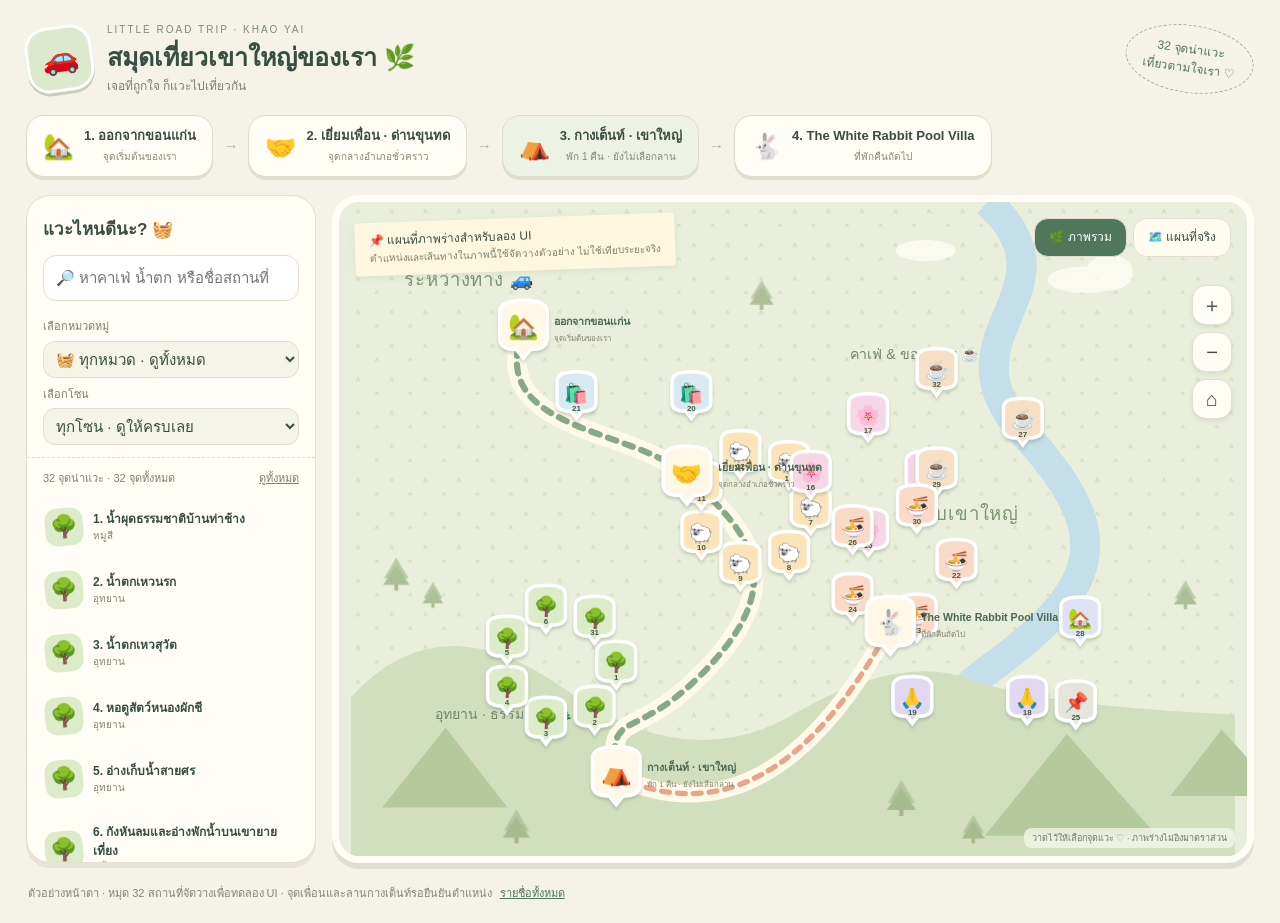
==== page-template.html @ 28255eb8 "Add initial styles for the application layout and components - Create a new CSS file with styles for" ====
<!doctype html>
<html lang="th"><head><meta charset="utf-8"><meta name="viewport" content="width=device-width,initial-scale=1"><title>สมุดเที่ยวเขาใหญ่ของเรา 🌿</title>
<link rel="stylesheet" href="styles.css"></head><body>
<header><div class="brand"><div class="logo" aria-hidden="true">🚗</div><div><div class="kicker">LITTLE ROAD TRIP · KHAO YAI</div><h1>สมุดเที่ยวเขาใหญ่ของเรา 🌿</h1><p>เจอที่ถูกใจ ก็แวะไปเที่ยวกัน</p></div></div><div class="stamp">32 จุดน่าแวะ<br>เที่ยวตามใจเรา ♡</div></header>
<nav class="trip" id="trip" aria-label="จุดหมายหลัก"></nav>
<main class="workspace"><aside class="sidebar"><div class="sidebarhead"><h2>แวะไหนดีนะ? 🧺</h2><input id="search" class="search" type="search" placeholder="🔎 หาคาเฟ่ น้ำตก หรือชื่อสถานที่" aria-label="ค้นหาสถานที่"><label class="filterlabel" for="category">เลือกหมวดหมู่</label><select id="category" aria-label="กรองหมวดหมู่"><option value="">🧺 ทุกหมวด · ดูทั้งหมด</option></select><label class="filterlabel" for="zone">เลือกโซน</label><select id="zone" aria-label="กรองโซน"><option value="">ทุกโซน · ดูให้ครบเลย</option></select></div><div class="result"><span id="count" aria-live="polite"></span><button id="reset">ดูทั้งหมด</button></div><div class="list" id="list"></div></aside>
<section class="mapboard" id="board" aria-label="แผนที่เที่ยว"><div class="maptoolbar"><div class="tape">📌 แผนที่ภาพร่างสำหรับลอง UI<small>ตำแหน่งและเส้นทางในภาพนี้ใช้จัดวางตัวอย่าง ไม่ใช้เทียบระยะจริง</small></div><div class="views"><button id="sketchTab" aria-pressed="true">🌿 ภาพรวม</button><button id="realTab" aria-pressed="false">🗺️ แผนที่จริง</button></div></div><svg id="art" class="mapart" viewBox="0 0 1000 740" aria-label="ภาพร่างแสดงจุดหมายและสถานที่ 32 แห่ง"><defs><pattern id="grass" width="38" height="38" patternUnits="userSpaceOnUse"><path d="m6 13 2-4 2 4m17 15 2-3 2 3" fill="none" stroke="#bccda2" stroke-width="1.5" opacity=".5"/></pattern><symbol id="tree" viewBox="0 0 30 40"><path d="M15 37V20" stroke="#9b9d77" stroke-width="4"/><path d="m15 2 13 22H2Z" fill="#a5bc91"/><path d="m15 10 14 21H1Z" fill="#93ac7c"/></symbol></defs><rect width="1000" height="740" fill="#e9efdb"/><rect width="1000" height="740" fill="url(#grass)"/><path d="M720 0C830 100 660 150 760 260S860 430 720 530 850 680 1000 640" stroke="#c4deea" stroke-width="34" fill="none"/><path d="M0 560Q100 450 240 550T500 580 700 540 1000 580V740H0Z" fill="#d1dfbf"/><path d="m35 685 72-90 70 90m540 32 93-115 102 115m15-45 58-75 68 75" fill="#b5c99e"/><g opacity=".7"><use href="#tree" x="35" y="400" width="32" height="43"/><use href="#tree" x="80" y="425" width="25" height="40"/><use href="#tree" x="170" y="685" width="34" height="44"/><use href="#tree" x="605" y="650" width="35" height="50"/><use href="#tree" x="690" y="690" width="28" height="40"/><use href="#tree" x="930" y="425" width="28" height="40"/><use href="#tree" x="450" y="85" width="29" height="41"/></g><g fill="#fffdf4" opacity=".8"><ellipse cx="830" cy="88" rx="42" ry="15"/><ellipse cx="858" cy="80" rx="27" ry="20"/><ellipse cx="650" cy="55" rx="34" ry="12"/></g><path d="M195 145C150 260 320 255 380 310S500 420 410 520 290 565 300 650" fill="none" stroke="#fff9e9" stroke-width="22" stroke-linecap="round"/><path d="M195 145C150 260 320 255 380 310S500 420 410 520 290 565 300 650" fill="none" stroke="#87a985" stroke-width="7" stroke-dasharray="10 10" stroke-linecap="round"/><path d="M300 650Q475 730 610 480" fill="none" stroke="#fff9e9" stroke-width="20"/><path d="M300 650Q475 730 610 480" fill="none" stroke="#e9a58b" stroke-width="6" stroke-dasharray="9 9" stroke-linecap="round"/><text x="60" y="95" class="biglabel">ระหว่างทาง 🚙</text><text x="635" y="360" class="biglabel">รอบเขาใหญ่</text><text x="95" y="585" class="maplabel">อุทยาน · ธรรมชาติ 🌲</text><text x="565" y="178" class="maplabel">คาเฟ่ &amp; ของอร่อย ☕</text><g id="pins"></g><g id="mainpins"></g></svg>
<div class="controls"><button id="zoomIn" aria-label="ซูมเข้า">＋</button><button id="zoomOut" aria-label="ซูมออก">−</button><button id="fit" aria-label="ดูภาพรวม">⌂</button></div><div id="realmap" class="realmap" hidden></div><section id="selected" class="selected" hidden aria-live="polite"></section><div class="mapfoot">วาดไว้ให้เลือกจุดแวะ ♡ · ภาพร่างไม่อิงมาตราส่วน</div></section></main>
<footer class="help">ตัวอย่างหน้าตา · หมุด 32 สถานที่จัดวางเพื่อทดลอง UI · จุดเพื่อนและลานกางเต็นท์รอยืนยันตำแหน่ง<a href="README.md">รายชื่อทั้งหมด</a></footer>
<dialog id="dialog"><div class="dialoghead"><span>บันทึกของจุดนี้ 📖</span><button id="close">ปิด ✕</button></div><div class="detail" id="detail"></div></dialog>
<script src="places-data.js" defer></script>
<script src="app.js" defer></script></body></html>
---- styles.css ----
:root{--ink:#384d43;--sage:#51775a;--cream:#fffaf0;--line:#e4decf;--peach:#efaa8e}
*{box-sizing:border-box}
body{margin:0;color:var(--ink);font:15px/1.6 Tahoma,"Leelawadee UI",sans-serif;background:#f5f2e7;background-image:radial-gradient(#dfdac8 .6px,transparent .6px);background-size:10px 10px}
button,input,select{font:inherit;color:inherit}
button,a{touch-action:manipulation}
button{cursor:pointer}
a{color:var(--sage)}
button:focus-visible,a:focus-visible,input:focus-visible,select:focus-visible,[role=button]:focus-visible{outline:3px solid #c98261;outline-offset:3px}
button{border:1px solid var(--line);background:var(--cream);border-radius:14px;padding:9px 14px}
button:hover{background:#edf0df}
button:active{transform:scale(.96)}
header{max-width:1600px;margin:auto;padding:22px 26px 13px;display:flex;align-items:center;justify-content:space-between;gap:12px}
.brand{display:flex;align-items:center;gap:14px}
.logo{font-size:30px;background:#dde9cd;border:3px solid white;border-radius:22px;transform:rotate(-8deg);padding:6px 12px;box-shadow:0 3px 0 #cbcdb9}
.kicker{font-size:10px;letter-spacing:2px;color:#7e8d75}
h1{font-size:25px;margin:0;line-height:1.55}
header p{margin:0;color:#788170;font-size:12px}
.stamp{border:1px dashed #a4b098;border-radius:50%;padding:14px 17px;text-align:center;color:var(--sage);font-size:12px;transform:rotate(8deg)}
.trip{display:flex;gap:10px;align-items:center;max-width:1600px;margin:0 auto;padding:6px 26px 18px;overflow:auto}
.stop{white-space:nowrap;display:flex;align-items:center;gap:10px;border:1px solid #dddcc8;background:#fffdf5;border-radius:18px;padding:10px 16px;box-shadow:0 3px 0 #e4dfcd;font-size:12px}
.stop strong{display:block;font-size:13px}
.stop .icon{font-size:25px}
.stop small{color:#888875}
.arrow{color:#a8b491}
.trip .stop:nth-of-type(3){background:#edf3e4}
.workspace{max-width:1600px;margin:0 auto;padding:0 26px 22px;display:grid;grid-template-columns:290px minmax(0,1fr);gap:16px;height:calc(100vh - 210px);min-height:640px}
.sidebar{background:#fffdf6;border:1px solid var(--line);border-radius:24px;display:flex;flex-direction:column;overflow:hidden;box-shadow:0 5px 0 #e9e4d6}
.sidebarhead{padding:20px 16px 12px;border-bottom:1px dashed var(--line)}
.sidebarhead h2{font-size:17px;margin:0 0 12px}
.search{width:100%;border:1px solid var(--line);border-radius:13px;padding:10px 12px;background:white;margin-bottom:9px}
select{width:100%;padding:8px;border:1px solid var(--line);border-radius:12px;background:#f5f4e9}
.result{font-size:11px;color:#7b8274;display:flex;justify-content:space-between;padding:0 16px 9px;gap:8px}
.result button{padding:0;border:0;background:none;font-size:11px;text-decoration:underline}
.list{overflow:auto;padding:0 9px 12px}
.place{width:100%;text-align:left;display:flex;align-items:center;gap:10px;border:0;border-radius:14px;padding:11px 9px;margin-bottom:3px;background:transparent}
.place[aria-pressed=true]{background:#ebf0dd}
.place .sticker{background:var(--tint);width:38px;height:38px;border-radius:12px;display:grid;place-items:center;font-size:22px;flex-shrink:0;transform:rotate(-5deg)}
.place strong{font-size:12px;display:block;line-height:1.55}
.place small{font-size:10px;color:#828673;display:block}
.mapboard{position:relative;border:7px solid #fffdf6;border-radius:27px;background:#e8eedb;overflow:hidden;box-shadow:0 6px 0 #dfdfcf}
.maptoolbar{position:absolute;top:16px;left:16px;right:16px;display:flex;justify-content:space-between;align-items:flex-start;gap:10px;z-index:3;pointer-events:none}
.maptoolbar>*{pointer-events:auto}
.tape{background:#fff8dfed;padding:9px 14px;box-shadow:0 2px 6px #5c76521c;transform:rotate(-2deg);font-size:12px;max-width:340px;border-radius:3px}
.tape small{display:block;font-size:10px;color:#7b806b}
.views{display:flex;gap:6px}
.views button{background:#fffcf1eF;font-size:12px}
.views button[aria-pressed=true]{background:#51775a;color:white}
.mapart{width:100%;height:100%;display:block;touch-action:pan-y}
.controls{position:absolute;right:15px;top:83px;display:flex;flex-direction:column;gap:7px;z-index:3}
.controls button{width:40px;height:40px;padding:0;background:#fffdf5;font-size:20px;box-shadow:0 2px 4px #4e664922}
.maplabel{font-size:16px;fill:#74866b;font-family:Tahoma,sans-serif}
.biglabel{font-size:21px;fill:#7d9672;letter-spacing:1px}
.pin{cursor:pointer;outline:none}
.pin .bubble{stroke:#fff;stroke-width:4;filter:drop-shadow(0 3px 2px #5c765244)}
.pin text{pointer-events:none}
.pin:hover .bubble,.pin:focus .bubble{stroke:#ddb66d;stroke-width:6}
.pin[aria-pressed=true] .bubble{stroke:#d78c68;stroke-width:6}
.pin .glyph{font-size:22px;text-anchor:middle;dominant-baseline:central}
.pin .num{font-size:9px;text-anchor:middle;fill:#455a43;font-weight:bold}
.major .glyph{font-size:28px}
.major .label{font-size:12px;font-weight:bold;fill:#4a6752}
.major .sub{font-size:9px;fill:#85826e}
.selected{position:absolute;bottom:30px;left:23px;width:min(380px,calc(100% - 80px));z-index:4;background:#fffdf4;border:1px solid #e4decf;border-radius:22px;padding:20px;box-shadow:0 10px 35px #4b694329;animation:pop .3s ease-out}
.selected:before{content:'';position:absolute;top:-9px;left:35%;width:90px;height:23px;background:#ecd9bd9c;transform:rotate(-4deg)}
.selected h2{font-size:18px;line-height:1.5;margin:8px 0}
.selected p{font-size:12px;color:#78816d;margin:8px 0}
.badge{font-size:10px;color:#6a8760}
.closepanel{position:absolute;top:10px;right:10px;border:0;background:transparent;padding:3px 9px}
.actions{display:flex;gap:7px;flex-wrap:wrap;margin-top:13px}
.btn{display:inline-block;border:1px solid var(--line);border-radius:12px;padding:8px 11px;background:#fdfaf0;color:#52734f;font-size:12px;text-decoration:none}
.btn.primary{background:#597e58;color:white;border-color:#597e58}
.mapfoot{position:absolute;bottom:8px;right:12px;font-size:9px;color:#6a7b61;background:#f7f9ecbd;border-radius:8px;padding:3px 8px}
.realmap{position:absolute;inset:0;background:#eaf0dd;z-index:1}
.realmap iframe{width:100%;height:100%;border:0}
.realmap .hint{position:absolute;top:74px;left:20px;background:#fffdf5;padding:8px 12px;border-radius:12px;font-size:11px;max-width:300px}
.mapboard.real .selected{left:auto;right:23px}
.mapboard.real .controls{display:none}
.help{max-width:1600px;margin:0 auto;padding:0 28px 20px;color:#7f8675;font-size:11px}
.help a{margin-left:8px}
dialog{padding:0;width:min(740px,calc(100% - 24px));max-height:85vh;border:1px solid var(--line);border-radius:23px;background:var(--cream);color:var(--ink)}
dialog::backdrop{background:#2e483eb3}
.dialoghead{position:sticky;top:0;background:var(--cream);padding:12px 20px;display:flex;justify-content:space-between;align-items:center;border-bottom:1px dashed var(--line)}
.detail{padding:12px 24px 25px;overflow-wrap:anywhere}
.detail h2{font-size:23px}
.detail h3{font-size:16px}
.detail p,.detail li{font-size:13px}
.detail ul{padding-left:20px}
[hidden]{display:none!important}
@keyframes pop{from{opacity:0;transform:translateY(12px) scale(.97)}
to{opacity:1;transform:none}
}
@keyframes wiggle{0%{transform:rotate(-8deg)}
50%{transform:rotate(3deg)}
100%{transform:rotate(-8deg)}
}
.logo{animation:wiggle 1s ease-in-out 1}
@media(prefers-reduced-motion:reduce){*,*:before,*:after{animation:none!important;transition:none!important;scroll-behavior:auto!important}
}
@media(max-width:850px){header{padding:16px}
.stamp{display:none}
h1{font-size:21px}
.trip{padding:4px 16px 15px}
.stop{padding:8px 12px}
.workspace{padding:0 12px 12px;grid-template-columns:220px minmax(0,1fr);gap:10px;min-height:650px}
.tape{max-width:210px}
.maptoolbar{flex-wrap:wrap}
.selected{left:12px;bottom:30px;width:calc(100% - 24px);padding:15px}
.mapboard.real .selected{right:12px}
}
@media(max-width:620px){.workspace{display:flex;flex-direction:column;height:auto;min-height:0}
.mapboard{height:70vh;min-height:560px;order:-1}
.sidebar{height:370px}
.sidebarhead{padding:12px 14px}
.sidebarhead h2{margin-bottom:8px}
.search{margin-bottom:6px}
.list{flex:1;min-height:0}
.maptoolbar{top:10px;left:10px;right:10px}
.tape{max-width:230px}
.controls{top:114px;right:10px}
.mapart{min-width:100%}
.help{padding:0 16px 18px}
.brand{gap:9px}
.logo{padding:5px 8px;font-size:25px}
.mapfoot{font-size:8px}
}

/* รายชื่อเลื่อนได้โดยไม่มีแถบเลื่อนซ้อน */


.list{min-height:0;flex:1;overflow-x:hidden;overflow-y:auto;scrollbar-width:none;-ms-overflow-style:none;overscroll-behavior:contain}

.list::-webkit-scrollbar{display:none}

.sidebarhead,.result{flex-shrink:0}

@media(max-width:620px){.sidebar{height:430px}
}

.filterlabel{display:block;margin:8px 0 5px;font-size:11px;color:#78816d}

.result{padding-top:12px}
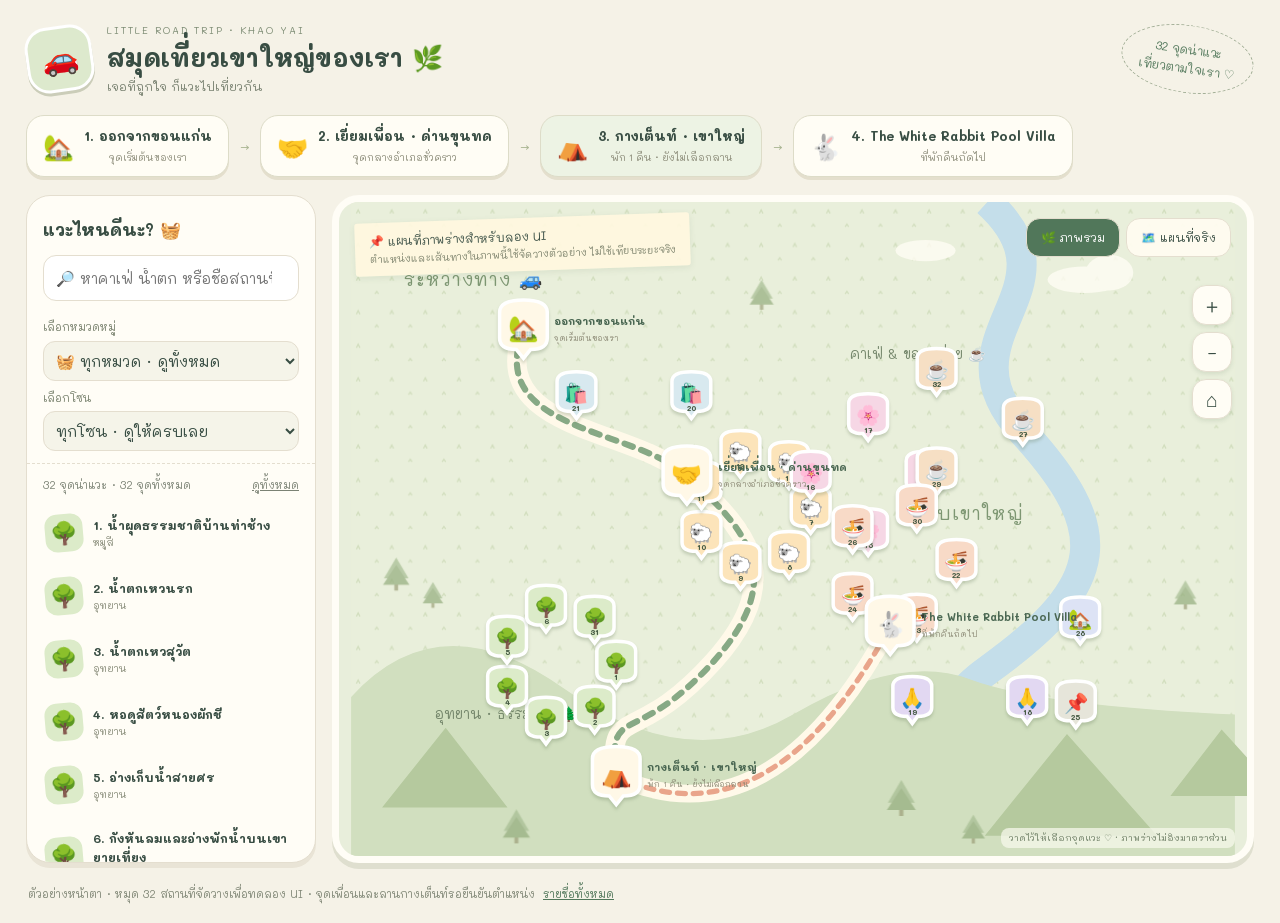
==== commit 88c9018f: "Refactor Khao Yai travel site: remove old HTML template, update places data with map coordinates and" ====
--- a/page-template.html
+++ b/page-template.html
@@ -1,9 +1,12 @@
 <!doctype html>
-<html lang="th"><head><meta charset="utf-8"><meta name="viewport" content="width=device-width,initial-scale=1"><title>สมุดเที่ยวเขาใหญ่ของเรา 🌿</title>
+<html lang="th"><head><meta charset="utf-8"><meta name="viewport" content="width=device-width,initial-scale=1,viewport-fit=cover"><title>สมุดเที่ยวเขาใหญ่ของเรา 🌿</title>
+<link rel="preconnect" href="https://fonts.googleapis.com">
+<link rel="preconnect" href="https://fonts.gstatic.com" crossorigin>
+<link rel="stylesheet" href="https://fonts.googleapis.com/css2?family=Mali:wght@400;500;600;700&display=swap">
 <link rel="stylesheet" href="styles.css"></head><body>
 <header><div class="brand"><div class="logo" aria-hidden="true">🚗</div><div><div class="kicker">LITTLE ROAD TRIP · KHAO YAI</div><h1>สมุดเที่ยวเขาใหญ่ของเรา 🌿</h1><p>เจอที่ถูกใจ ก็แวะไปเที่ยวกัน</p></div></div><div class="stamp">32 จุดน่าแวะ<br>เที่ยวตามใจเรา ♡</div></header>
 <nav class="trip" id="trip" aria-label="จุดหมายหลัก"></nav>
-<main class="workspace"><aside class="sidebar"><div class="sidebarhead"><h2>แวะไหนดีนะ? 🧺</h2><input id="search" class="search" type="search" placeholder="🔎 หาคาเฟ่ น้ำตก หรือชื่อสถานที่" aria-label="ค้นหาสถานที่"><label class="filterlabel" for="category">เลือกหมวดหมู่</label><select id="category" aria-label="กรองหมวดหมู่"><option value="">🧺 ทุกหมวด · ดูทั้งหมด</option></select><label class="filterlabel" for="zone">เลือกโซน</label><select id="zone" aria-label="กรองโซน"><option value="">ทุกโซน · ดูให้ครบเลย</option></select></div><div class="result"><span id="count" aria-live="polite"></span><button id="reset">ดูทั้งหมด</button></div><div class="list" id="list"></div></aside>
+<main class="workspace"><aside class="sidebar"><div class="sidebarhead"><h2>แวะไหนดีนะ? 🧺</h2><input id="search" class="search" type="search" placeholder="🔎 หาคาเฟ่ น้ำตก หรือชื่อสถานที่" aria-label="ค้นหาสถานที่"><div class="filtergrid"><div class="filterfield"><label class="filterlabel" for="category">เลือกหมวดหมู่</label><select id="category" aria-label="กรองหมวดหมู่"><option value="">🧺 ทุกหมวด · ดูทั้งหมด</option></select></div><div class="filterfield"><label class="filterlabel" for="zone">เลือกโซน</label><select id="zone" aria-label="กรองโซน"><option value="">ทุกโซน · ดูให้ครบเลย</option></select></div></div></div><div class="result"><span id="count" aria-live="polite"></span><button id="reset">ดูทั้งหมด</button></div><div class="list" id="list"></div></aside>
 <section class="mapboard" id="board" aria-label="แผนที่เที่ยว"><div class="maptoolbar"><div class="tape">📌 แผนที่ภาพร่างสำหรับลอง UI<small>ตำแหน่งและเส้นทางในภาพนี้ใช้จัดวางตัวอย่าง ไม่ใช้เทียบระยะจริง</small></div><div class="views"><button id="sketchTab" aria-pressed="true">🌿 ภาพรวม</button><button id="realTab" aria-pressed="false">🗺️ แผนที่จริง</button></div></div><svg id="art" class="mapart" viewBox="0 0 1000 740" aria-label="ภาพร่างแสดงจุดหมายและสถานที่ 32 แห่ง"><defs><pattern id="grass" width="38" height="38" patternUnits="userSpaceOnUse"><path d="m6 13 2-4 2 4m17 15 2-3 2 3" fill="none" stroke="#bccda2" stroke-width="1.5" opacity=".5"/></pattern><symbol id="tree" viewBox="0 0 30 40"><path d="M15 37V20" stroke="#9b9d77" stroke-width="4"/><path d="m15 2 13 22H2Z" fill="#a5bc91"/><path d="m15 10 14 21H1Z" fill="#93ac7c"/></symbol></defs><rect width="1000" height="740" fill="#e9efdb"/><rect width="1000" height="740" fill="url(#grass)"/><path d="M720 0C830 100 660 150 760 260S860 430 720 530 850 680 1000 640" stroke="#c4deea" stroke-width="34" fill="none"/><path d="M0 560Q100 450 240 550T500 580 700 540 1000 580V740H0Z" fill="#d1dfbf"/><path d="m35 685 72-90 70 90m540 32 93-115 102 115m15-45 58-75 68 75" fill="#b5c99e"/><g opacity=".7"><use href="#tree" x="35" y="400" width="32" height="43"/><use href="#tree" x="80" y="425" width="25" height="40"/><use href="#tree" x="170" y="685" width="34" height="44"/><use href="#tree" x="605" y="650" width="35" height="50"/><use href="#tree" x="690" y="690" width="28" height="40"/><use href="#tree" x="930" y="425" width="28" height="40"/><use href="#tree" x="450" y="85" width="29" height="41"/></g><g fill="#fffdf4" opacity=".8"><ellipse cx="830" cy="88" rx="42" ry="15"/><ellipse cx="858" cy="80" rx="27" ry="20"/><ellipse cx="650" cy="55" rx="34" ry="12"/></g><path d="M195 145C150 260 320 255 380 310S500 420 410 520 290 565 300 650" fill="none" stroke="#fff9e9" stroke-width="22" stroke-linecap="round"/><path d="M195 145C150 260 320 255 380 310S500 420 410 520 290 565 300 650" fill="none" stroke="#87a985" stroke-width="7" stroke-dasharray="10 10" stroke-linecap="round"/><path d="M300 650Q475 730 610 480" fill="none" stroke="#fff9e9" stroke-width="20"/><path d="M300 650Q475 730 610 480" fill="none" stroke="#e9a58b" stroke-width="6" stroke-dasharray="9 9" stroke-linecap="round"/><text x="60" y="95" class="biglabel">ระหว่างทาง 🚙</text><text x="635" y="360" class="biglabel">รอบเขาใหญ่</text><text x="95" y="585" class="maplabel">อุทยาน · ธรรมชาติ 🌲</text><text x="565" y="178" class="maplabel">คาเฟ่ &amp; ของอร่อย ☕</text><g id="pins"></g><g id="mainpins"></g></svg>
 <div class="controls"><button id="zoomIn" aria-label="ซูมเข้า">＋</button><button id="zoomOut" aria-label="ซูมออก">−</button><button id="fit" aria-label="ดูภาพรวม">⌂</button></div><div id="realmap" class="realmap" hidden></div><section id="selected" class="selected" hidden aria-live="polite"></section><div class="mapfoot">วาดไว้ให้เลือกจุดแวะ ♡ · ภาพร่างไม่อิงมาตราส่วน</div></section></main>
 <footer class="help">ตัวอย่างหน้าตา · หมุด 32 สถานที่จัดวางเพื่อทดลอง UI · จุดเพื่อนและลานกางเต็นท์รอยืนยันตำแหน่ง<a href="README.md">รายชื่อทั้งหมด</a></footer>
--- a/styles.css
+++ b/styles.css
@@ -1,6 +1,6 @@
 :root{--ink:#384d43;--sage:#51775a;--cream:#fffaf0;--line:#e4decf;--peach:#efaa8e}
 *{box-sizing:border-box}
-body{margin:0;color:var(--ink);font:15px/1.6 Tahoma,"Leelawadee UI",sans-serif;background:#f5f2e7;background-image:radial-gradient(#dfdac8 .6px,transparent .6px);background-size:10px 10px}
+body{margin:0;color:var(--ink);font:15px/1.6 "Mali",Tahoma,"Leelawadee UI",sans-serif;background:#f5f2e7;background-image:radial-gradient(#dfdac8 .6px,transparent .6px);background-size:10px 10px}
 button,input,select{font:inherit;color:inherit}
 button,a{touch-action:manipulation}
 button{cursor:pointer}
@@ -42,13 +42,13 @@
 .maptoolbar>*{pointer-events:auto}
 .tape{background:#fff8dfed;padding:9px 14px;box-shadow:0 2px 6px #5c76521c;transform:rotate(-2deg);font-size:12px;max-width:340px;border-radius:3px}
 .tape small{display:block;font-size:10px;color:#7b806b}
-.views{display:flex;gap:6px}
-.views button{background:#fffcf1eF;font-size:12px}
-.views button[aria-pressed=true]{background:#51775a;color:white}
+
+
+
 .mapart{width:100%;height:100%;display:block;touch-action:pan-y}
 .controls{position:absolute;right:15px;top:83px;display:flex;flex-direction:column;gap:7px;z-index:3}
 .controls button{width:40px;height:40px;padding:0;background:#fffdf5;font-size:20px;box-shadow:0 2px 4px #4e664922}
-.maplabel{font-size:16px;fill:#74866b;font-family:Tahoma,sans-serif}
+.maplabel{font-size:16px;fill:#74866b;font-family:"Mali",Tahoma,sans-serif}
 .biglabel{font-size:21px;fill:#7d9672;letter-spacing:1px}
 .pin{cursor:pointer;outline:none}
 .pin .bubble{stroke:#fff;stroke-width:4;filter:drop-shadow(0 3px 2px #5c765244)}
@@ -70,11 +70,11 @@
 .btn{display:inline-block;border:1px solid var(--line);border-radius:12px;padding:8px 11px;background:#fdfaf0;color:#52734f;font-size:12px;text-decoration:none}
 .btn.primary{background:#597e58;color:white;border-color:#597e58}
 .mapfoot{position:absolute;bottom:8px;right:12px;font-size:9px;color:#6a7b61;background:#f7f9ecbd;border-radius:8px;padding:3px 8px}
-.realmap{position:absolute;inset:0;background:#eaf0dd;z-index:1}
-.realmap iframe{width:100%;height:100%;border:0}
-.realmap .hint{position:absolute;top:74px;left:20px;background:#fffdf5;padding:8px 12px;border-radius:12px;font-size:11px;max-width:300px}
-.mapboard.real .selected{left:auto;right:23px}
-.mapboard.real .controls{display:none}
+
+
+
+
+
 .help{max-width:1600px;margin:0 auto;padding:0 28px 20px;color:#7f8675;font-size:11px}
 .help a{margin-left:8px}
 dialog{padding:0;width:min(740px,calc(100% - 24px));max-height:85vh;border:1px solid var(--line);border-radius:23px;background:var(--cream);color:var(--ink)}
@@ -105,24 +105,9 @@
 .tape{max-width:210px}
 .maptoolbar{flex-wrap:wrap}
 .selected{left:12px;bottom:30px;width:calc(100% - 24px);padding:15px}
-.mapboard.real .selected{right:12px}
-}
-@media(max-width:620px){.workspace{display:flex;flex-direction:column;height:auto;min-height:0}
-.mapboard{height:70vh;min-height:560px;order:-1}
-.sidebar{height:370px}
-.sidebarhead{padding:12px 14px}
-.sidebarhead h2{margin-bottom:8px}
-.search{margin-bottom:6px}
-.list{flex:1;min-height:0}
-.maptoolbar{top:10px;left:10px;right:10px}
-.tape{max-width:230px}
-.controls{top:114px;right:10px}
-.mapart{min-width:100%}
-.help{padding:0 16px 18px}
-.brand{gap:9px}
-.logo{padding:5px 8px;font-size:25px}
-.mapfoot{font-size:8px}
-}
+
+}
+
 
 /* รายชื่อเลื่อนได้โดยไม่มีแถบเลื่อนซ้อน */
 
@@ -133,11 +118,104 @@
 
 .sidebarhead,.result{flex-shrink:0}
 
-@media(max-width:620px){.sidebar{height:430px}
-}
+
 
 .filterlabel{display:block;margin:8px 0 5px;font-size:11px;color:#78816d}
 
 .result{padding-top:12px}
 
-
+/* มือถือ: แผนที่ก่อน ตัวกรองสองคอลัมน์ และรายละเอียดจากขอบล่าง */
+.filterfield{min-width:0}
+@media(max-width:620px){
+  body{font-size:14px}
+  header{padding:16px 16px 10px;padding-top:max(16px,env(safe-area-inset-top));gap:8px}
+  .brand{gap:10px;min-width:0}
+  .brand>div:last-child{min-width:0}
+  .logo{font-size:25px;padding:5px 9px;border-radius:18px;flex-shrink:0}
+  .kicker{font-size:8px;letter-spacing:1.2px}
+  h1{font-size:clamp(17px,4.8vw,22px);line-height:1.45;overflow-wrap:anywhere}
+  header p{font-size:11px;margin-top:3px}
+  .trip{display:grid;grid-template-columns:repeat(2,minmax(0,1fr));gap:8px;padding:4px 14px 14px;overflow:visible}
+  .arrow{display:none}
+  .stop{min-width:0;min-height:72px;padding:9px 10px;gap:8px;border-radius:16px;white-space:normal;box-shadow:0 2px 0 #e4dfcd;text-align:left}
+  .stop>span:last-child{min-width:0;flex:1}
+  .stop .icon{font-size:23px;flex-shrink:0}
+  .stop strong{font-size:11px;line-height:1.5;overflow-wrap:anywhere}
+  .stop small{font-size:9px;display:block;line-height:1.4;margin-top:3px}
+  .workspace{display:flex;flex-direction:column;height:auto;min-height:0;gap:16px;padding:0 12px 16px}
+  .mapboard{order:-1;display:flex;flex-direction:column;height:430px;height:clamp(350px,57svh,500px);min-height:0;border-width:4px;border-radius:23px;box-shadow:0 4px 0 #dfdfcf;min-width:0}
+  .maptoolbar{position:relative;inset:auto;flex-direction:column;flex-wrap:nowrap;align-items:stretch;padding:10px 10px 0;gap:9px;flex-shrink:0}
+  .tape{transform:none;max-width:none;font-size:11px;padding:8px 10px;border-radius:10px;box-shadow:none;background:#fff9e4e8}
+  .tape small{font-size:9px;line-height:1.5;margin-top:2px}
+  
+  
+  .mapart{flex:1;min-height:0;width:100%;height:auto;padding-bottom:20px}
+  .controls{top:auto;bottom:32px;right:10px;gap:6px}
+  .controls button{width:44px;height:44px;border-radius:14px;font-size:22px}
+  .mapfoot{bottom:7px;left:10px;right:auto;font-size:8px;max-width:calc(100% - 20px)}
+  
+  
+  .sidebar{height:auto;min-width:0;border-radius:22px;box-shadow:0 3px 0 #e9e4d6}
+  .sidebarhead{padding:16px 14px 14px}
+  .sidebarhead h2{font-size:17px;margin:0 0 12px}
+  .search{font-size:16px;min-height:48px;padding:11px 12px;margin:0}
+  .filtergrid{display:grid;grid-template-columns:repeat(2,minmax(0,1fr));gap:10px;margin-top:10px}
+  .filterlabel{font-size:11px;margin:0 0 5px}
+  select{font-size:16px;min-height:46px;padding:8px;width:100%;text-overflow:ellipsis}
+  .result{padding:10px 14px 8px;align-items:center;min-height:44px;font-size:11px}
+  .result button{min-height:44px;padding:7px 0 7px 12px;font-size:12px}
+  .list{flex:none;max-height:360px;max-height:48svh;padding:0 8px 12px}
+  .place{min-height:64px;padding:10px;gap:12px;margin:0;border-bottom:1px solid #eeebdf;border-radius:12px}
+  .place .sticker{width:42px;height:42px;border-radius:14px;font-size:24px}
+  .place>span:last-child{min-width:0;flex:1}
+  .place strong{font-size:13px;line-height:1.6;overflow-wrap:anywhere}
+  .place small{font-size:11px;margin-top:2px}
+  .selected,
+  .selected::-webkit-scrollbar{display:none}
+  .selected:before{top:8px;left:calc(50% - 20px);width:40px;height:4px;border-radius:6px;background:#d5d6c6;transform:none}
+  .selected h2{font-size:20px;margin:10px 28px 10px 0;overflow-wrap:anywhere}
+  .selected p{font-size:13px;line-height:1.75}
+  .badge{font-size:11px;padding-right:32px}
+  .closepanel{top:12px;right:10px;min-width:44px;min-height:44px;border-radius:50%;padding:8px}
+  .actions{display:grid;grid-template-columns:repeat(2,minmax(0,1fr));gap:8px;margin-top:16px}
+  .actions .btn{display:flex;align-items:center;justify-content:center;text-align:center;min-height:46px;font-size:13px;padding:10px 8px;border-radius:14px}
+  .actions .primary{grid-column:1/-1;font-size:15px;min-height:50px}
+  dialog{width:calc(100% - 16px);max-height:88vh;max-height:88svh;border-radius:22px}
+  .dialoghead{padding:12px 16px;font-size:13px}
+  .dialoghead button{min-height:44px;min-width:60px}
+  .detail{padding:12px 18px 24px}
+  .detail h2{font-size:21px}
+  .detail p,.detail li{font-size:14px;line-height:1.8}
+  .help{padding:0 16px max(22px,env(safe-area-inset-bottom));font-size:10px;line-height:1.8}
+}
+@media(max-width:360px){
+  .stop{padding:8px;gap:6px}
+  .stop .icon{font-size:20px}
+  .stop strong{font-size:10px}
+  .filtergrid{grid-template-columns:1fr}
+}
+@media(max-width:620px) and (orientation:landscape){
+  .mapboard{height:400px}
+  .selected,
+}
+
+
+
+
+/* สลับภาพร่างกับ Google Maps ที่ฝัง */
+.views{display:flex;gap:6px}
+.views button{background:#fffcf1ef;font-size:12px}
+.views button[aria-pressed=true]{background:#51775a;color:white}
+.realmap{position:absolute;inset:0;background:#eaf0dd;z-index:1}
+.realmap iframe{width:100%;height:100%;border:0}
+.realmap .hint{position:absolute;top:74px;left:20px;background:#fffdf5;padding:8px 12px;border-radius:12px;font-size:11px;max-width:300px}
+.mapboard.real .selected{left:auto;right:23px}
+.mapboard.real .controls{display:none}
+@media(max-width:850px){.mapboard.real .selected{right:12px}}
+@media(max-width:620px){
+.views{display:grid;grid-template-columns:1fr 1fr;gap:5px;background:#fffdf3db;border-radius:15px;padding:4px}
+.views button{border:0;border-radius:11px;min-height:42px;font-size:12px;padding:7px 8px;background:transparent}
+.realmap{top:135px}
+.realmap .hint{top:8px;left:8px;right:8px;max-width:none;font-size:9px;line-height:1.5;padding:6px 9px;background:#fffdf4e8}
+.mapboard.real .selected{left:8px;right:8px}
+}
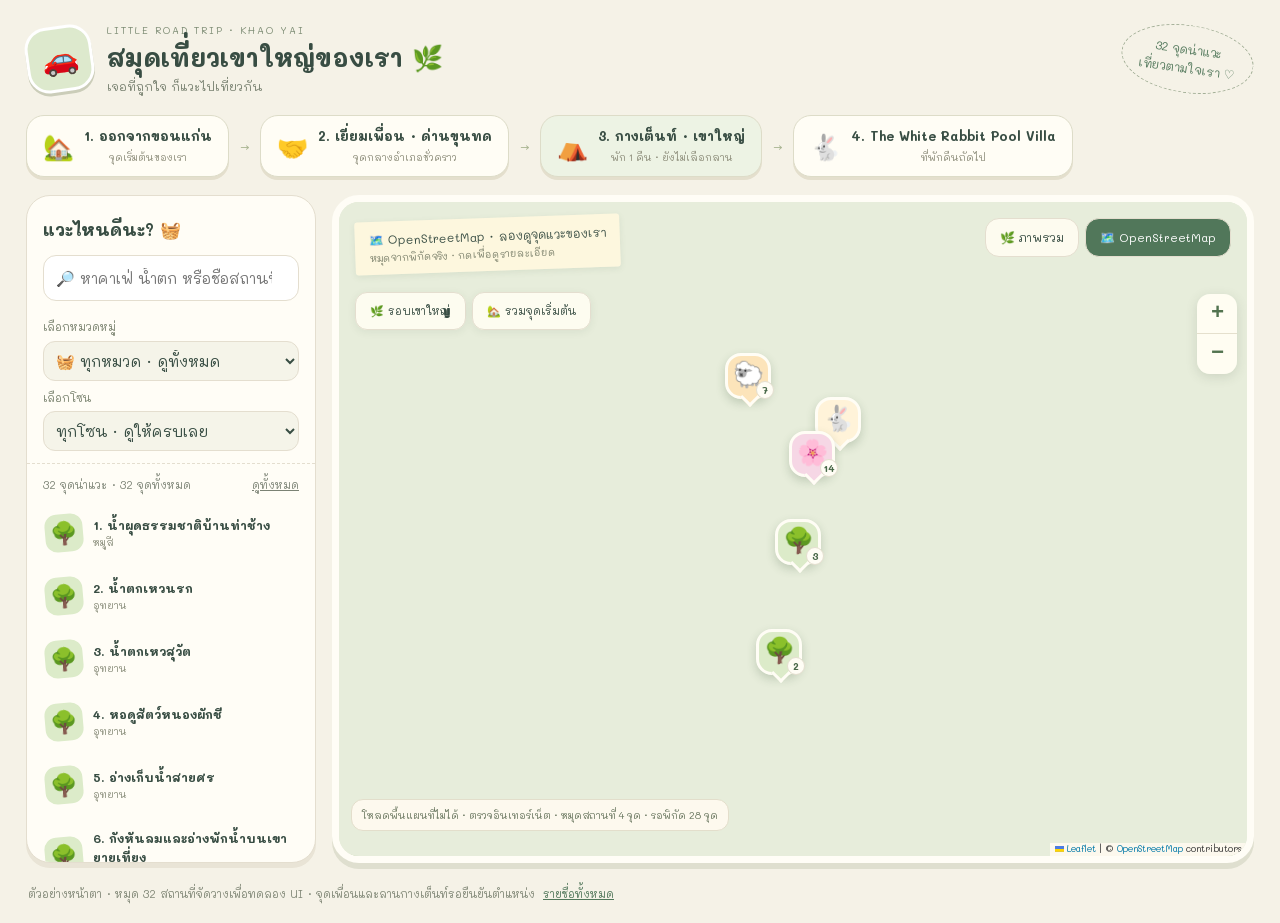
==== commit 67de165e: "Refactor code structure for improved readability and maintainability" ====
--- a/page-template.html
+++ b/page-template.html
@@ -1,15 +1,21 @@
 <!doctype html>
 <html lang="th"><head><meta charset="utf-8"><meta name="viewport" content="width=device-width,initial-scale=1,viewport-fit=cover"><title>สมุดเที่ยวเขาใหญ่ของเรา 🌿</title>
+<meta name="theme-color" content="#51775a">
+<link rel="icon" href="assets/icons/favicon.ico" sizes="16x16 32x32 48x48">
+<link rel="icon" href="assets/icons/favicon.svg" type="image/svg+xml" sizes="any">
+<link rel="apple-touch-icon" href="assets/icons/apple-touch-icon.png" sizes="180x180">
 <link rel="preconnect" href="https://fonts.googleapis.com">
 <link rel="preconnect" href="https://fonts.gstatic.com" crossorigin>
 <link rel="stylesheet" href="https://fonts.googleapis.com/css2?family=Mali:wght@400;500;600;700&display=swap">
+<link rel="stylesheet" href="assets/vendor/leaflet/leaflet.css">
 <link rel="stylesheet" href="styles.css"></head><body>
 <header><div class="brand"><div class="logo" aria-hidden="true">🚗</div><div><div class="kicker">LITTLE ROAD TRIP · KHAO YAI</div><h1>สมุดเที่ยวเขาใหญ่ของเรา 🌿</h1><p>เจอที่ถูกใจ ก็แวะไปเที่ยวกัน</p></div></div><div class="stamp">32 จุดน่าแวะ<br>เที่ยวตามใจเรา ♡</div></header>
 <nav class="trip" id="trip" aria-label="จุดหมายหลัก"></nav>
 <main class="workspace"><aside class="sidebar"><div class="sidebarhead"><h2>แวะไหนดีนะ? 🧺</h2><input id="search" class="search" type="search" placeholder="🔎 หาคาเฟ่ น้ำตก หรือชื่อสถานที่" aria-label="ค้นหาสถานที่"><div class="filtergrid"><div class="filterfield"><label class="filterlabel" for="category">เลือกหมวดหมู่</label><select id="category" aria-label="กรองหมวดหมู่"><option value="">🧺 ทุกหมวด · ดูทั้งหมด</option></select></div><div class="filterfield"><label class="filterlabel" for="zone">เลือกโซน</label><select id="zone" aria-label="กรองโซน"><option value="">ทุกโซน · ดูให้ครบเลย</option></select></div></div></div><div class="result"><span id="count" aria-live="polite"></span><button id="reset">ดูทั้งหมด</button></div><div class="list" id="list"></div></aside>
-<section class="mapboard" id="board" aria-label="แผนที่เที่ยว"><div class="maptoolbar"><div class="tape">📌 แผนที่ภาพร่างสำหรับลอง UI<small>ตำแหน่งและเส้นทางในภาพนี้ใช้จัดวางตัวอย่าง ไม่ใช้เทียบระยะจริง</small></div><div class="views"><button id="sketchTab" aria-pressed="true">🌿 ภาพรวม</button><button id="realTab" aria-pressed="false">🗺️ แผนที่จริง</button></div></div><svg id="art" class="mapart" viewBox="0 0 1000 740" aria-label="ภาพร่างแสดงจุดหมายและสถานที่ 32 แห่ง"><defs><pattern id="grass" width="38" height="38" patternUnits="userSpaceOnUse"><path d="m6 13 2-4 2 4m17 15 2-3 2 3" fill="none" stroke="#bccda2" stroke-width="1.5" opacity=".5"/></pattern><symbol id="tree" viewBox="0 0 30 40"><path d="M15 37V20" stroke="#9b9d77" stroke-width="4"/><path d="m15 2 13 22H2Z" fill="#a5bc91"/><path d="m15 10 14 21H1Z" fill="#93ac7c"/></symbol></defs><rect width="1000" height="740" fill="#e9efdb"/><rect width="1000" height="740" fill="url(#grass)"/><path d="M720 0C830 100 660 150 760 260S860 430 720 530 850 680 1000 640" stroke="#c4deea" stroke-width="34" fill="none"/><path d="M0 560Q100 450 240 550T500 580 700 540 1000 580V740H0Z" fill="#d1dfbf"/><path d="m35 685 72-90 70 90m540 32 93-115 102 115m15-45 58-75 68 75" fill="#b5c99e"/><g opacity=".7"><use href="#tree" x="35" y="400" width="32" height="43"/><use href="#tree" x="80" y="425" width="25" height="40"/><use href="#tree" x="170" y="685" width="34" height="44"/><use href="#tree" x="605" y="650" width="35" height="50"/><use href="#tree" x="690" y="690" width="28" height="40"/><use href="#tree" x="930" y="425" width="28" height="40"/><use href="#tree" x="450" y="85" width="29" height="41"/></g><g fill="#fffdf4" opacity=".8"><ellipse cx="830" cy="88" rx="42" ry="15"/><ellipse cx="858" cy="80" rx="27" ry="20"/><ellipse cx="650" cy="55" rx="34" ry="12"/></g><path d="M195 145C150 260 320 255 380 310S500 420 410 520 290 565 300 650" fill="none" stroke="#fff9e9" stroke-width="22" stroke-linecap="round"/><path d="M195 145C150 260 320 255 380 310S500 420 410 520 290 565 300 650" fill="none" stroke="#87a985" stroke-width="7" stroke-dasharray="10 10" stroke-linecap="round"/><path d="M300 650Q475 730 610 480" fill="none" stroke="#fff9e9" stroke-width="20"/><path d="M300 650Q475 730 610 480" fill="none" stroke="#e9a58b" stroke-width="6" stroke-dasharray="9 9" stroke-linecap="round"/><text x="60" y="95" class="biglabel">ระหว่างทาง 🚙</text><text x="635" y="360" class="biglabel">รอบเขาใหญ่</text><text x="95" y="585" class="maplabel">อุทยาน · ธรรมชาติ 🌲</text><text x="565" y="178" class="maplabel">คาเฟ่ &amp; ของอร่อย ☕</text><g id="pins"></g><g id="mainpins"></g></svg>
+<section class="mapboard" id="board" aria-label="แผนที่เที่ยว"><div class="maptoolbar"><div class="tape" id="mapnotice">📌 แผนที่ภาพร่างสำหรับลอง UI<small>ตำแหน่งและเส้นทางในภาพนี้ใช้จัดวางตัวอย่าง ไม่ใช้เทียบระยะจริง</small></div><div class="views"><button id="sketchTab" aria-pressed="true">🌿 ภาพรวม</button><button id="realTab" aria-pressed="false">🗺️ OpenStreetMap</button></div></div><svg id="art" class="mapart" viewBox="0 0 1000 740" aria-label="ภาพร่างแสดงจุดหมายและสถานที่ 32 แห่ง"><defs><pattern id="grass" width="38" height="38" patternUnits="userSpaceOnUse"><path d="m6 13 2-4 2 4m17 15 2-3 2 3" fill="none" stroke="#bccda2" stroke-width="1.5" opacity=".5"/></pattern><symbol id="tree" viewBox="0 0 30 40"><path d="M15 37V20" stroke="#9b9d77" stroke-width="4"/><path d="m15 2 13 22H2Z" fill="#a5bc91"/><path d="m15 10 14 21H1Z" fill="#93ac7c"/></symbol></defs><rect width="1000" height="740" fill="#e9efdb"/><rect width="1000" height="740" fill="url(#grass)"/><path d="M720 0C830 100 660 150 760 260S860 430 720 530 850 680 1000 640" stroke="#c4deea" stroke-width="34" fill="none"/><path d="M0 560Q100 450 240 550T500 580 700 540 1000 580V740H0Z" fill="#d1dfbf"/><path d="m35 685 72-90 70 90m540 32 93-115 102 115m15-45 58-75 68 75" fill="#b5c99e"/><g opacity=".7"><use href="#tree" x="35" y="400" width="32" height="43"/><use href="#tree" x="80" y="425" width="25" height="40"/><use href="#tree" x="170" y="685" width="34" height="44"/><use href="#tree" x="605" y="650" width="35" height="50"/><use href="#tree" x="690" y="690" width="28" height="40"/><use href="#tree" x="930" y="425" width="28" height="40"/><use href="#tree" x="450" y="85" width="29" height="41"/></g><g fill="#fffdf4" opacity=".8"><ellipse cx="830" cy="88" rx="42" ry="15"/><ellipse cx="858" cy="80" rx="27" ry="20"/><ellipse cx="650" cy="55" rx="34" ry="12"/></g><path d="M195 145C150 260 320 255 380 310S500 420 410 520 290 565 300 650" fill="none" stroke="#fff9e9" stroke-width="22" stroke-linecap="round"/><path d="M195 145C150 260 320 255 380 310S500 420 410 520 290 565 300 650" fill="none" stroke="#87a985" stroke-width="7" stroke-dasharray="10 10" stroke-linecap="round"/><path d="M300 650Q475 730 610 480" fill="none" stroke="#fff9e9" stroke-width="20"/><path d="M300 650Q475 730 610 480" fill="none" stroke="#e9a58b" stroke-width="6" stroke-dasharray="9 9" stroke-linecap="round"/><text x="60" y="95" class="biglabel">ระหว่างทาง 🚙</text><text x="635" y="360" class="biglabel">รอบเขาใหญ่</text><text x="95" y="585" class="maplabel">อุทยาน · ธรรมชาติ 🌲</text><text x="565" y="178" class="maplabel">คาเฟ่ &amp; ของอร่อย ☕</text><g id="pins"></g><g id="mainpins"></g></svg>
 <div class="controls"><button id="zoomIn" aria-label="ซูมเข้า">＋</button><button id="zoomOut" aria-label="ซูมออก">−</button><button id="fit" aria-label="ดูภาพรวม">⌂</button></div><div id="realmap" class="realmap" hidden></div><section id="selected" class="selected" hidden aria-live="polite"></section><div class="mapfoot">วาดไว้ให้เลือกจุดแวะ ♡ · ภาพร่างไม่อิงมาตราส่วน</div></section></main>
 <footer class="help">ตัวอย่างหน้าตา · หมุด 32 สถานที่จัดวางเพื่อทดลอง UI · จุดเพื่อนและลานกางเต็นท์รอยืนยันตำแหน่ง<a href="README.md">รายชื่อทั้งหมด</a></footer>
 <dialog id="dialog"><div class="dialoghead"><span>บันทึกของจุดนี้ 📖</span><button id="close">ปิด ✕</button></div><div class="detail" id="detail"></div></dialog>
+<script src="assets/vendor/leaflet/leaflet.js" defer></script>
 <script src="places-data.js" defer></script>
 <script src="app.js" defer></script></body></html>
--- a/assets/vendor/leaflet/leaflet.css
+++ b/assets/vendor/leaflet/leaflet.css
@@ -0,0 +1,661 @@
+/* required styles */
+
+.leaflet-pane,
+.leaflet-tile,
+.leaflet-marker-icon,
+.leaflet-marker-shadow,
+.leaflet-tile-container,
+.leaflet-pane > svg,
+.leaflet-pane > canvas,
+.leaflet-zoom-box,
+.leaflet-image-layer,
+.leaflet-layer {
+	position: absolute;
+	left: 0;
+	top: 0;
+	}
+.leaflet-container {
+	overflow: hidden;
+	}
+.leaflet-tile,
+.leaflet-marker-icon,
+.leaflet-marker-shadow {
+	-webkit-user-select: none;
+	   -moz-user-select: none;
+	        user-select: none;
+	  -webkit-user-drag: none;
+	}
+/* Prevents IE11 from highlighting tiles in blue */
+.leaflet-tile::selection {
+	background: transparent;
+}
+/* Safari renders non-retina tile on retina better with this, but Chrome is worse */
+.leaflet-safari .leaflet-tile {
+	image-rendering: -webkit-optimize-contrast;
+	}
+/* hack that prevents hw layers "stretching" when loading new tiles */
+.leaflet-safari .leaflet-tile-container {
+	width: 1600px;
+	height: 1600px;
+	-webkit-transform-origin: 0 0;
+	}
+.leaflet-marker-icon,
+.leaflet-marker-shadow {
+	display: block;
+	}
+/* .leaflet-container svg: reset svg max-width decleration shipped in Joomla! (joomla.org) 3.x */
+/* .leaflet-container img: map is broken in FF if you have max-width: 100% on tiles */
+.leaflet-container .leaflet-overlay-pane svg {
+	max-width: none !important;
+	max-height: none !important;
+	}
+.leaflet-container .leaflet-marker-pane img,
+.leaflet-container .leaflet-shadow-pane img,
+.leaflet-container .leaflet-tile-pane img,
+.leaflet-container img.leaflet-image-layer,
+.leaflet-container .leaflet-tile {
+	max-width: none !important;
+	max-height: none !important;
+	width: auto;
+	padding: 0;
+	}
+
+.leaflet-container img.leaflet-tile {
+	/* See: https://bugs.chromium.org/p/chromium/issues/detail?id=600120 */
+	mix-blend-mode: plus-lighter;
+}
+
+.leaflet-container.leaflet-touch-zoom {
+	-ms-touch-action: pan-x pan-y;
+	touch-action: pan-x pan-y;
+	}
+.leaflet-container.leaflet-touch-drag {
+	-ms-touch-action: pinch-zoom;
+	/* Fallback for FF which doesn't support pinch-zoom */
+	touch-action: none;
+	touch-action: pinch-zoom;
+}
+.leaflet-container.leaflet-touch-drag.leaflet-touch-zoom {
+	-ms-touch-action: none;
+	touch-action: none;
+}
+.leaflet-container {
+	-webkit-tap-highlight-color: transparent;
+}
+.leaflet-container a {
+	-webkit-tap-highlight-color: rgba(51, 181, 229, 0.4);
+}
+.leaflet-tile {
+	filter: inherit;
+	visibility: hidden;
+	}
+.leaflet-tile-loaded {
+	visibility: inherit;
+	}
+.leaflet-zoom-box {
+	width: 0;
+	height: 0;
+	-moz-box-sizing: border-box;
+	     box-sizing: border-box;
+	z-index: 800;
+	}
+/* workaround for https://bugzilla.mozilla.org/show_bug.cgi?id=888319 */
+.leaflet-overlay-pane svg {
+	-moz-user-select: none;
+	}
+
+.leaflet-pane         { z-index: 400; }
+
+.leaflet-tile-pane    { z-index: 200; }
+.leaflet-overlay-pane { z-index: 400; }
+.leaflet-shadow-pane  { z-index: 500; }
+.leaflet-marker-pane  { z-index: 600; }
+.leaflet-tooltip-pane   { z-index: 650; }
+.leaflet-popup-pane   { z-index: 700; }
+
+.leaflet-map-pane canvas { z-index: 100; }
+.leaflet-map-pane svg    { z-index: 200; }
+
+.leaflet-vml-shape {
+	width: 1px;
+	height: 1px;
+	}
+.lvml {
+	behavior: url(#default#VML);
+	display: inline-block;
+	position: absolute;
+	}
+
+
+/* control positioning */
+
+.leaflet-control {
+	position: relative;
+	z-index: 800;
+	pointer-events: visiblePainted; /* IE 9-10 doesn't have auto */
+	pointer-events: auto;
+	}
+.leaflet-top,
+.leaflet-bottom {
+	position: absolute;
+	z-index: 1000;
+	pointer-events: none;
+	}
+.leaflet-top {
+	top: 0;
+	}
+.leaflet-right {
+	right: 0;
+	}
+.leaflet-bottom {
+	bottom: 0;
+	}
+.leaflet-left {
+	left: 0;
+	}
+.leaflet-control {
+	float: left;
+	clear: both;
+	}
+.leaflet-right .leaflet-control {
+	float: right;
+	}
+.leaflet-top .leaflet-control {
+	margin-top: 10px;
+	}
+.leaflet-bottom .leaflet-control {
+	margin-bottom: 10px;
+	}
+.leaflet-left .leaflet-control {
+	margin-left: 10px;
+	}
+.leaflet-right .leaflet-control {
+	margin-right: 10px;
+	}
+
+
+/* zoom and fade animations */
+
+.leaflet-fade-anim .leaflet-popup {
+	opacity: 0;
+	-webkit-transition: opacity 0.2s linear;
+	   -moz-transition: opacity 0.2s linear;
+	        transition: opacity 0.2s linear;
+	}
+.leaflet-fade-anim .leaflet-map-pane .leaflet-popup {
+	opacity: 1;
+	}
+.leaflet-zoom-animated {
+	-webkit-transform-origin: 0 0;
+	    -ms-transform-origin: 0 0;
+	        transform-origin: 0 0;
+	}
+svg.leaflet-zoom-animated {
+	will-change: transform;
+}
+
+.leaflet-zoom-anim .leaflet-zoom-animated {
+	-webkit-transition: -webkit-transform 0.25s cubic-bezier(0,0,0.25,1);
+	   -moz-transition:    -moz-transform 0.25s cubic-bezier(0,0,0.25,1);
+	        transition:         transform 0.25s cubic-bezier(0,0,0.25,1);
+	}
+.leaflet-zoom-anim .leaflet-tile,
+.leaflet-pan-anim .leaflet-tile {
+	-webkit-transition: none;
+	   -moz-transition: none;
+	        transition: none;
+	}
+
+.leaflet-zoom-anim .leaflet-zoom-hide {
+	visibility: hidden;
+	}
+
+
+/* cursors */
+
+.leaflet-interactive {
+	cursor: pointer;
+	}
+.leaflet-grab {
+	cursor: -webkit-grab;
+	cursor:    -moz-grab;
+	cursor:         grab;
+	}
+.leaflet-crosshair,
+.leaflet-crosshair .leaflet-interactive {
+	cursor: crosshair;
+	}
+.leaflet-popup-pane,
+.leaflet-control {
+	cursor: auto;
+	}
+.leaflet-dragging .leaflet-grab,
+.leaflet-dragging .leaflet-grab .leaflet-interactive,
+.leaflet-dragging .leaflet-marker-draggable {
+	cursor: move;
+	cursor: -webkit-grabbing;
+	cursor:    -moz-grabbing;
+	cursor:         grabbing;
+	}
+
+/* marker & overlays interactivity */
+.leaflet-marker-icon,
+.leaflet-marker-shadow,
+.leaflet-image-layer,
+.leaflet-pane > svg path,
+.leaflet-tile-container {
+	pointer-events: none;
+	}
+
+.leaflet-marker-icon.leaflet-interactive,
+.leaflet-image-layer.leaflet-interactive,
+.leaflet-pane > svg path.leaflet-interactive,
+svg.leaflet-image-layer.leaflet-interactive path {
+	pointer-events: visiblePainted; /* IE 9-10 doesn't have auto */
+	pointer-events: auto;
+	}
+
+/* visual tweaks */
+
+.leaflet-container {
+	background: #ddd;
+	outline-offset: 1px;
+	}
+.leaflet-container a {
+	color: #0078A8;
+	}
+.leaflet-zoom-box {
+	border: 2px dotted #38f;
+	background: rgba(255,255,255,0.5);
+	}
+
+
+/* general typography */
+.leaflet-container {
+	font-family: "Helvetica Neue", Arial, Helvetica, sans-serif;
+	font-size: 12px;
+	font-size: 0.75rem;
+	line-height: 1.5;
+	}
+
+
+/* general toolbar styles */
+
+.leaflet-bar {
+	box-shadow: 0 1px 5px rgba(0,0,0,0.65);
+	border-radius: 4px;
+	}
+.leaflet-bar a {
+	background-color: #fff;
+	border-bottom: 1px solid #ccc;
+	width: 26px;
+	height: 26px;
+	line-height: 26px;
+	display: block;
+	text-align: center;
+	text-decoration: none;
+	color: black;
+	}
+.leaflet-bar a,
+.leaflet-control-layers-toggle {
+	background-position: 50% 50%;
+	background-repeat: no-repeat;
+	display: block;
+	}
+.leaflet-bar a:hover,
+.leaflet-bar a:focus {
+	background-color: #f4f4f4;
+	}
+.leaflet-bar a:first-child {
+	border-top-left-radius: 4px;
+	border-top-right-radius: 4px;
+	}
+.leaflet-bar a:last-child {
+	border-bottom-left-radius: 4px;
+	border-bottom-right-radius: 4px;
+	border-bottom: none;
+	}
+.leaflet-bar a.leaflet-disabled {
+	cursor: default;
+	background-color: #f4f4f4;
+	color: #bbb;
+	}
+
+.leaflet-touch .leaflet-bar a {
+	width: 30px;
+	height: 30px;
+	line-height: 30px;
+	}
+.leaflet-touch .leaflet-bar a:first-child {
+	border-top-left-radius: 2px;
+	border-top-right-radius: 2px;
+	}
+.leaflet-touch .leaflet-bar a:last-child {
+	border-bottom-left-radius: 2px;
+	border-bottom-right-radius: 2px;
+	}
+
+/* zoom control */
+
+.leaflet-control-zoom-in,
+.leaflet-control-zoom-out {
+	font: bold 18px 'Lucida Console', Monaco, monospace;
+	text-indent: 1px;
+	}
+
+.leaflet-touch .leaflet-control-zoom-in, .leaflet-touch .leaflet-control-zoom-out  {
+	font-size: 22px;
+	}
+
+
+/* layers control */
+
+.leaflet-control-layers {
+	box-shadow: 0 1px 5px rgba(0,0,0,0.4);
+	background: #fff;
+	border-radius: 5px;
+	}
+.leaflet-control-layers-toggle {
+	background-image: url(images/layers.png);
+	width: 36px;
+	height: 36px;
+	}
+.leaflet-retina .leaflet-control-layers-toggle {
+	background-image: url(images/layers-2x.png);
+	background-size: 26px 26px;
+	}
+.leaflet-touch .leaflet-control-layers-toggle {
+	width: 44px;
+	height: 44px;
+	}
+.leaflet-control-layers .leaflet-control-layers-list,
+.leaflet-control-layers-expanded .leaflet-control-layers-toggle {
+	display: none;
+	}
+.leaflet-control-layers-expanded .leaflet-control-layers-list {
+	display: block;
+	position: relative;
+	}
+.leaflet-control-layers-expanded {
+	padding: 6px 10px 6px 6px;
+	color: #333;
+	background: #fff;
+	}
+.leaflet-control-layers-scrollbar {
+	overflow-y: scroll;
+	overflow-x: hidden;
+	padding-right: 5px;
+	}
+.leaflet-control-layers-selector {
+	margin-top: 2px;
+	position: relative;
+	top: 1px;
+	}
+.leaflet-control-layers label {
+	display: block;
+	font-size: 13px;
+	font-size: 1.08333em;
+	}
+.leaflet-control-layers-separator {
+	height: 0;
+	border-top: 1px solid #ddd;
+	margin: 5px -10px 5px -6px;
+	}
+
+/* Default icon URLs */
+.leaflet-default-icon-path { /* used only in path-guessing heuristic, see L.Icon.Default */
+	background-image: url(images/marker-icon.png);
+	}
+
+
+/* attribution and scale controls */
+
+.leaflet-container .leaflet-control-attribution {
+	background: #fff;
+	background: rgba(255, 255, 255, 0.8);
+	margin: 0;
+	}
+.leaflet-control-attribution,
+.leaflet-control-scale-line {
+	padding: 0 5px;
+	color: #333;
+	line-height: 1.4;
+	}
+.leaflet-control-attribution a {
+	text-decoration: none;
+	}
+.leaflet-control-attribution a:hover,
+.leaflet-control-attribution a:focus {
+	text-decoration: underline;
+	}
+.leaflet-attribution-flag {
+	display: inline !important;
+	vertical-align: baseline !important;
+	width: 1em;
+	height: 0.6669em;
+	}
+.leaflet-left .leaflet-control-scale {
+	margin-left: 5px;
+	}
+.leaflet-bottom .leaflet-control-scale {
+	margin-bottom: 5px;
+	}
+.leaflet-control-scale-line {
+	border: 2px solid #777;
+	border-top: none;
+	line-height: 1.1;
+	padding: 2px 5px 1px;
+	white-space: nowrap;
+	-moz-box-sizing: border-box;
+	     box-sizing: border-box;
+	background: rgba(255, 255, 255, 0.8);
+	text-shadow: 1px 1px #fff;
+	}
+.leaflet-control-scale-line:not(:first-child) {
+	border-top: 2px solid #777;
+	border-bottom: none;
+	margin-top: -2px;
+	}
+.leaflet-control-scale-line:not(:first-child):not(:last-child) {
+	border-bottom: 2px solid #777;
+	}
+
+.leaflet-touch .leaflet-control-attribution,
+.leaflet-touch .leaflet-control-layers,
+.leaflet-touch .leaflet-bar {
+	box-shadow: none;
+	}
+.leaflet-touch .leaflet-control-layers,
+.leaflet-touch .leaflet-bar {
+	border: 2px solid rgba(0,0,0,0.2);
+	background-clip: padding-box;
+	}
+
+
+/* popup */
+
+.leaflet-popup {
+	position: absolute;
+	text-align: center;
+	margin-bottom: 20px;
+	}
+.leaflet-popup-content-wrapper {
+	padding: 1px;
+	text-align: left;
+	border-radius: 12px;
+	}
+.leaflet-popup-content {
+	margin: 13px 24px 13px 20px;
+	line-height: 1.3;
+	font-size: 13px;
+	font-size: 1.08333em;
+	min-height: 1px;
+	}
+.leaflet-popup-content p {
+	margin: 17px 0;
+	margin: 1.3em 0;
+	}
+.leaflet-popup-tip-container {
+	width: 40px;
+	height: 20px;
+	position: absolute;
+	left: 50%;
+	margin-top: -1px;
+	margin-left: -20px;
+	overflow: hidden;
+	pointer-events: none;
+	}
+.leaflet-popup-tip {
+	width: 17px;
+	height: 17px;
+	padding: 1px;
+
+	margin: -10px auto 0;
+	pointer-events: auto;
+
+	-webkit-transform: rotate(45deg);
+	   -moz-transform: rotate(45deg);
+	    -ms-transform: rotate(45deg);
+	        transform: rotate(45deg);
+	}
+.leaflet-popup-content-wrapper,
+.leaflet-popup-tip {
+	background: white;
+	color: #333;
+	box-shadow: 0 3px 14px rgba(0,0,0,0.4);
+	}
+.leaflet-container a.leaflet-popup-close-button {
+	position: absolute;
+	top: 0;
+	right: 0;
+	border: none;
+	text-align: center;
+	width: 24px;
+	height: 24px;
+	font: 16px/24px Tahoma, Verdana, sans-serif;
+	color: #757575;
+	text-decoration: none;
+	background: transparent;
+	}
+.leaflet-container a.leaflet-popup-close-button:hover,
+.leaflet-container a.leaflet-popup-close-button:focus {
+	color: #585858;
+	}
+.leaflet-popup-scrolled {
+	overflow: auto;
+	}
+
+.leaflet-oldie .leaflet-popup-content-wrapper {
+	-ms-zoom: 1;
+	}
+.leaflet-oldie .leaflet-popup-tip {
+	width: 24px;
+	margin: 0 auto;
+
+	-ms-filter: "progid:DXImageTransform.Microsoft.Matrix(M11=0.70710678, M12=0.70710678, M21=-0.70710678, M22=0.70710678)";
+	filter: progid:DXImageTransform.Microsoft.Matrix(M11=0.70710678, M12=0.70710678, M21=-0.70710678, M22=0.70710678);
+	}
+
+.leaflet-oldie .leaflet-control-zoom,
+.leaflet-oldie .leaflet-control-layers,
+.leaflet-oldie .leaflet-popup-content-wrapper,
+.leaflet-oldie .leaflet-popup-tip {
+	border: 1px solid #999;
+	}
+
+
+/* div icon */
+
+.leaflet-div-icon {
+	background: #fff;
+	border: 1px solid #666;
+	}
+
+
+/* Tooltip */
+/* Base styles for the element that has a tooltip */
+.leaflet-tooltip {
+	position: absolute;
+	padding: 6px;
+	background-color: #fff;
+	border: 1px solid #fff;
+	border-radius: 3px;
+	color: #222;
+	white-space: nowrap;
+	-webkit-user-select: none;
+	-moz-user-select: none;
+	-ms-user-select: none;
+	user-select: none;
+	pointer-events: none;
+	box-shadow: 0 1px 3px rgba(0,0,0,0.4);
+	}
+.leaflet-tooltip.leaflet-interactive {
+	cursor: pointer;
+	pointer-events: auto;
+	}
+.leaflet-tooltip-top:before,
+.leaflet-tooltip-bottom:before,
+.leaflet-tooltip-left:before,
+.leaflet-tooltip-right:before {
+	position: absolute;
+	pointer-events: none;
+	border: 6px solid transparent;
+	background: transparent;
+	content: "";
+	}
+
+/* Directions */
+
+.leaflet-tooltip-bottom {
+	margin-top: 6px;
+}
+.leaflet-tooltip-top {
+	margin-top: -6px;
+}
+.leaflet-tooltip-bottom:before,
+.leaflet-tooltip-top:before {
+	left: 50%;
+	margin-left: -6px;
+	}
+.leaflet-tooltip-top:before {
+	bottom: 0;
+	margin-bottom: -12px;
+	border-top-color: #fff;
+	}
+.leaflet-tooltip-bottom:before {
+	top: 0;
+	margin-top: -12px;
+	margin-left: -6px;
+	border-bottom-color: #fff;
+	}
+.leaflet-tooltip-left {
+	margin-left: -6px;
+}
+.leaflet-tooltip-right {
+	margin-left: 6px;
+}
+.leaflet-tooltip-left:before,
+.leaflet-tooltip-right:before {
+	top: 50%;
+	margin-top: -6px;
+	}
+.leaflet-tooltip-left:before {
+	right: 0;
+	margin-right: -12px;
+	border-left-color: #fff;
+	}
+.leaflet-tooltip-right:before {
+	left: 0;
+	margin-left: -12px;
+	border-right-color: #fff;
+	}
+
+/* Printing */
+
+@media print {
+	/* Prevent printers from removing background-images of controls. */
+	.leaflet-control {
+		-webkit-print-color-adjust: exact;
+		print-color-adjust: exact;
+		}
+	}
--- a/styles.css
+++ b/styles.css
@@ -170,7 +170,7 @@
   .place>span:last-child{min-width:0;flex:1}
   .place strong{font-size:13px;line-height:1.6;overflow-wrap:anywhere}
   .place small{font-size:11px;margin-top:2px}
-  .selected,
+  .selected{position:fixed;left:8px;right:8px;bottom:8px;width:auto;max-height:65vh;max-height:65svh;padding:22px 18px max(18px,env(safe-area-inset-bottom));overflow-y:auto;overscroll-behavior:contain;border-radius:26px 26px 20px 20px;box-shadow:0 -8px 50px #29453642;z-index:20;scrollbar-width:none}
   .selected::-webkit-scrollbar{display:none}
   .selected:before{top:8px;left:calc(50% - 20px);width:40px;height:4px;border-radius:6px;background:#d5d6c6;transform:none}
   .selected h2{font-size:20px;margin:10px 28px 10px 0;overflow-wrap:anywhere}
@@ -196,19 +196,17 @@
 }
 @media(max-width:620px) and (orientation:landscape){
   .mapboard{height:400px}
-  .selected,
-}
-
-
-
-
-/* สลับภาพร่างกับ Google Maps ที่ฝัง */
+  .selected{max-height:80svh}
+}
+
+
+
+
+/* สลับภาพร่างกับ OpenStreetMap */
 .views{display:flex;gap:6px}
 .views button{background:#fffcf1ef;font-size:12px}
 .views button[aria-pressed=true]{background:#51775a;color:white}
 .realmap{position:absolute;inset:0;background:#eaf0dd;z-index:1}
-.realmap iframe{width:100%;height:100%;border:0}
-.realmap .hint{position:absolute;top:74px;left:20px;background:#fffdf5;padding:8px 12px;border-radius:12px;font-size:11px;max-width:300px}
 .mapboard.real .selected{left:auto;right:23px}
 .mapboard.real .controls{display:none}
 @media(max-width:850px){.mapboard.real .selected{right:12px}}
@@ -216,6 +214,33 @@
 .views{display:grid;grid-template-columns:1fr 1fr;gap:5px;background:#fffdf3db;border-radius:15px;padding:4px}
 .views button{border:0;border-radius:11px;min-height:42px;font-size:12px;padding:7px 8px;background:transparent}
 .realmap{top:135px}
-.realmap .hint{top:8px;left:8px;right:8px;max-width:none;font-size:9px;line-height:1.5;padding:6px 9px;background:#fffdf4e8}
 .mapboard.real .selected{left:8px;right:8px}
 }
+
+.osm-canvas{width:100%;height:100%;background:#e7eddb;z-index:0;font-family:"Mali",Tahoma,sans-serif}
+.osm-canvas .leaflet-tile-pane{filter:saturate(.8)}
+.osm-pin{background:none;border:0}
+.osm-sticker{height:46px;width:46px;border:3px solid #fffdf5;border-radius:16px;background:var(--pin-tint);box-shadow:0 4px 10px #38553538;position:relative;display:flex;align-items:center;justify-content:center}
+.osm-sticker:after{content:'';position:absolute;bottom:-8px;left:15px;width:11px;height:11px;transform:rotate(45deg);background:var(--pin-tint);border-right:3px solid #fffdf5;border-bottom:3px solid #fffdf5}
+.osm-glyph{font-size:25px;line-height:1;padding-bottom:4px}
+.osm-number{position:absolute;bottom:-3px;right:-6px;background:#fffdf5;border:1px solid #e4decf;border-radius:9px;min-width:18px;height:18px;text-align:center;font:700 10px/16px "Mali",sans-serif;color:#496949;z-index:1}
+.osm-sticker.is-selected{outline:3px solid #d89573;box-shadow:0 4px 16px #ad735858}
+.osm-tooltip{border:1px solid #e2decd;border-radius:10px;background:#fffaf0;color:#415b44;box-shadow:0 3px 12px #4b604222;font:12px/1.6 "Mali",Tahoma,sans-serif}
+.osm-tools{position:absolute;top:90px;left:16px;z-index:2;display:flex;gap:6px}
+.osm-tools button{font-size:11px;background:#fffdf3ed;border-radius:12px;box-shadow:0 2px 8px #34473114}
+.osm-status{position:absolute;bottom:25px;left:12px;max-width:calc(100% - 130px);z-index:2;background:#fffaf0ed;padding:7px 10px;border:1px solid #e3decb;border-radius:12px;font-size:10px;color:#65735b;pointer-events:none}
+.mapboard.real .mapfoot{display:none}
+.mapboard.real .leaflet-top{top:82px}
+.osm-canvas .leaflet-control-zoom{border:0;box-shadow:0 3px 12px #34473125;border-radius:13px;overflow:hidden}
+.osm-canvas .leaflet-control-zoom a{width:40px;height:40px;line-height:40px;background:#fffdf2;color:#52734f;border-color:#e5e0cd}
+.osm-canvas .leaflet-control-attribution{font-size:9px;background:#fffaf0df}
+.map-load-error{padding:140px 22px;font-size:14px;text-align:center}
+.pending-coords{background:#fff2df;border-radius:10px;padding:8px 10px}
+@media(max-width:620px){
+  .realmap{top:135px}
+  .osm-tools{top:10px;left:10px;right:55px;gap:5px}
+  .osm-tools button{min-height:40px;padding:7px 8px;font-size:10px}
+  .mapboard.real .leaflet-top{top:56px}
+  .osm-status{bottom:27px;left:8px;font-size:9px;padding:5px 8px;max-width:calc(100% - 16px)}
+  .osm-canvas .leaflet-control-zoom a{width:44px;height:44px;line-height:44px}
+}
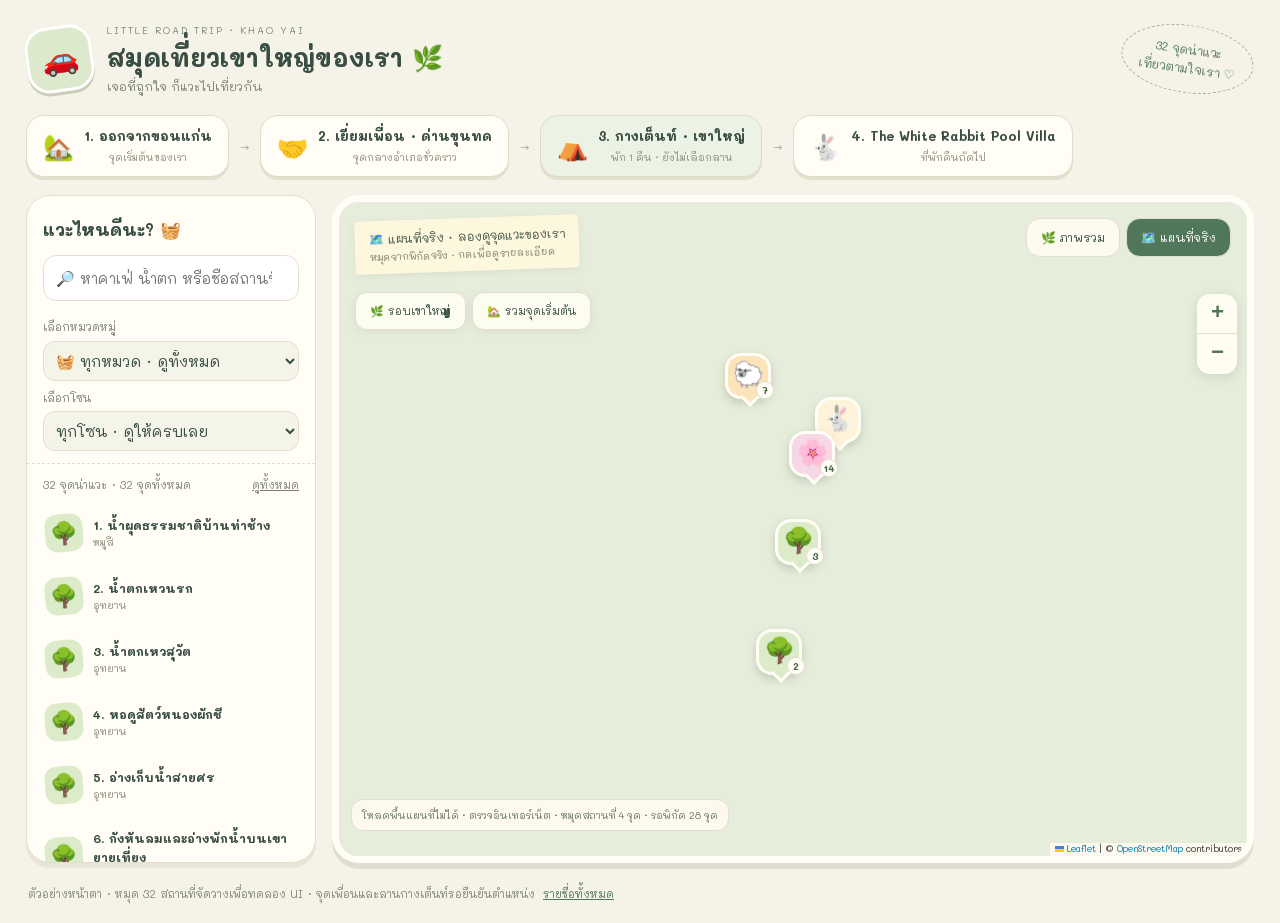
==== commit 8b0625c5: "Add web app manifest for "สมุดเที่ยวเขาใหญ่ของเรา" - Created a new manifest.webmanifest file - Defin" ====
--- a/page-template.html
+++ b/page-template.html
@@ -1,6 +1,11 @@
 <!doctype html>
 <html lang="th"><head><meta charset="utf-8"><meta name="viewport" content="width=device-width,initial-scale=1,viewport-fit=cover"><title>สมุดเที่ยวเขาใหญ่ของเรา 🌿</title>
 <meta name="theme-color" content="#51775a">
+<link rel="manifest" href="manifest.webmanifest">
+<meta name="apple-mobile-web-app-capable" content="yes">
+<meta name="mobile-web-app-capable" content="yes">
+<meta name="apple-mobile-web-app-title" content="เที่ยวเขาใหญ่">
+<meta name="apple-mobile-web-app-status-bar-style" content="default">
 <link rel="icon" href="assets/icons/favicon.ico" sizes="16x16 32x32 48x48">
 <link rel="icon" href="assets/icons/favicon.svg" type="image/svg+xml" sizes="any">
 <link rel="apple-touch-icon" href="assets/icons/apple-touch-icon.png" sizes="180x180">
@@ -12,7 +17,7 @@
 <header><div class="brand"><div class="logo" aria-hidden="true">🚗</div><div><div class="kicker">LITTLE ROAD TRIP · KHAO YAI</div><h1>สมุดเที่ยวเขาใหญ่ของเรา 🌿</h1><p>เจอที่ถูกใจ ก็แวะไปเที่ยวกัน</p></div></div><div class="stamp">32 จุดน่าแวะ<br>เที่ยวตามใจเรา ♡</div></header>
 <nav class="trip" id="trip" aria-label="จุดหมายหลัก"></nav>
 <main class="workspace"><aside class="sidebar"><div class="sidebarhead"><h2>แวะไหนดีนะ? 🧺</h2><input id="search" class="search" type="search" placeholder="🔎 หาคาเฟ่ น้ำตก หรือชื่อสถานที่" aria-label="ค้นหาสถานที่"><div class="filtergrid"><div class="filterfield"><label class="filterlabel" for="category">เลือกหมวดหมู่</label><select id="category" aria-label="กรองหมวดหมู่"><option value="">🧺 ทุกหมวด · ดูทั้งหมด</option></select></div><div class="filterfield"><label class="filterlabel" for="zone">เลือกโซน</label><select id="zone" aria-label="กรองโซน"><option value="">ทุกโซน · ดูให้ครบเลย</option></select></div></div></div><div class="result"><span id="count" aria-live="polite"></span><button id="reset">ดูทั้งหมด</button></div><div class="list" id="list"></div></aside>
-<section class="mapboard" id="board" aria-label="แผนที่เที่ยว"><div class="maptoolbar"><div class="tape" id="mapnotice">📌 แผนที่ภาพร่างสำหรับลอง UI<small>ตำแหน่งและเส้นทางในภาพนี้ใช้จัดวางตัวอย่าง ไม่ใช้เทียบระยะจริง</small></div><div class="views"><button id="sketchTab" aria-pressed="true">🌿 ภาพรวม</button><button id="realTab" aria-pressed="false">🗺️ OpenStreetMap</button></div></div><svg id="art" class="mapart" viewBox="0 0 1000 740" aria-label="ภาพร่างแสดงจุดหมายและสถานที่ 32 แห่ง"><defs><pattern id="grass" width="38" height="38" patternUnits="userSpaceOnUse"><path d="m6 13 2-4 2 4m17 15 2-3 2 3" fill="none" stroke="#bccda2" stroke-width="1.5" opacity=".5"/></pattern><symbol id="tree" viewBox="0 0 30 40"><path d="M15 37V20" stroke="#9b9d77" stroke-width="4"/><path d="m15 2 13 22H2Z" fill="#a5bc91"/><path d="m15 10 14 21H1Z" fill="#93ac7c"/></symbol></defs><rect width="1000" height="740" fill="#e9efdb"/><rect width="1000" height="740" fill="url(#grass)"/><path d="M720 0C830 100 660 150 760 260S860 430 720 530 850 680 1000 640" stroke="#c4deea" stroke-width="34" fill="none"/><path d="M0 560Q100 450 240 550T500 580 700 540 1000 580V740H0Z" fill="#d1dfbf"/><path d="m35 685 72-90 70 90m540 32 93-115 102 115m15-45 58-75 68 75" fill="#b5c99e"/><g opacity=".7"><use href="#tree" x="35" y="400" width="32" height="43"/><use href="#tree" x="80" y="425" width="25" height="40"/><use href="#tree" x="170" y="685" width="34" height="44"/><use href="#tree" x="605" y="650" width="35" height="50"/><use href="#tree" x="690" y="690" width="28" height="40"/><use href="#tree" x="930" y="425" width="28" height="40"/><use href="#tree" x="450" y="85" width="29" height="41"/></g><g fill="#fffdf4" opacity=".8"><ellipse cx="830" cy="88" rx="42" ry="15"/><ellipse cx="858" cy="80" rx="27" ry="20"/><ellipse cx="650" cy="55" rx="34" ry="12"/></g><path d="M195 145C150 260 320 255 380 310S500 420 410 520 290 565 300 650" fill="none" stroke="#fff9e9" stroke-width="22" stroke-linecap="round"/><path d="M195 145C150 260 320 255 380 310S500 420 410 520 290 565 300 650" fill="none" stroke="#87a985" stroke-width="7" stroke-dasharray="10 10" stroke-linecap="round"/><path d="M300 650Q475 730 610 480" fill="none" stroke="#fff9e9" stroke-width="20"/><path d="M300 650Q475 730 610 480" fill="none" stroke="#e9a58b" stroke-width="6" stroke-dasharray="9 9" stroke-linecap="round"/><text x="60" y="95" class="biglabel">ระหว่างทาง 🚙</text><text x="635" y="360" class="biglabel">รอบเขาใหญ่</text><text x="95" y="585" class="maplabel">อุทยาน · ธรรมชาติ 🌲</text><text x="565" y="178" class="maplabel">คาเฟ่ &amp; ของอร่อย ☕</text><g id="pins"></g><g id="mainpins"></g></svg>
+<section class="mapboard" id="board" aria-label="แผนที่เที่ยว"><div class="maptoolbar"><div class="tape" id="mapnotice">📌 แผนที่ภาพร่างสำหรับลอง UI<small>ตำแหน่งและเส้นทางในภาพนี้ใช้จัดวางตัวอย่าง ไม่ใช้เทียบระยะจริง</small></div><div class="views"><button id="sketchTab" aria-pressed="true">🌿 ภาพรวม</button><button id="realTab" aria-pressed="false">🗺️ แผนที่จริง</button></div></div><svg id="art" class="mapart" viewBox="0 0 1000 740" aria-label="ภาพร่างแสดงจุดหมายและสถานที่ 32 แห่ง"><defs><pattern id="grass" width="38" height="38" patternUnits="userSpaceOnUse"><path d="m6 13 2-4 2 4m17 15 2-3 2 3" fill="none" stroke="#bccda2" stroke-width="1.5" opacity=".5"/></pattern><symbol id="tree" viewBox="0 0 30 40"><path d="M15 37V20" stroke="#9b9d77" stroke-width="4"/><path d="m15 2 13 22H2Z" fill="#a5bc91"/><path d="m15 10 14 21H1Z" fill="#93ac7c"/></symbol></defs><rect width="1000" height="740" fill="#e9efdb"/><rect width="1000" height="740" fill="url(#grass)"/><path d="M720 0C830 100 660 150 760 260S860 430 720 530 850 680 1000 640" stroke="#c4deea" stroke-width="34" fill="none"/><path d="M0 560Q100 450 240 550T500 580 700 540 1000 580V740H0Z" fill="#d1dfbf"/><path d="m35 685 72-90 70 90m540 32 93-115 102 115m15-45 58-75 68 75" fill="#b5c99e"/><g opacity=".7"><use href="#tree" x="35" y="400" width="32" height="43"/><use href="#tree" x="80" y="425" width="25" height="40"/><use href="#tree" x="170" y="685" width="34" height="44"/><use href="#tree" x="605" y="650" width="35" height="50"/><use href="#tree" x="690" y="690" width="28" height="40"/><use href="#tree" x="930" y="425" width="28" height="40"/><use href="#tree" x="450" y="85" width="29" height="41"/></g><g fill="#fffdf4" opacity=".8"><ellipse cx="830" cy="88" rx="42" ry="15"/><ellipse cx="858" cy="80" rx="27" ry="20"/><ellipse cx="650" cy="55" rx="34" ry="12"/></g><path d="M195 145C150 260 320 255 380 310S500 420 410 520 290 565 300 650" fill="none" stroke="#fff9e9" stroke-width="22" stroke-linecap="round"/><path d="M195 145C150 260 320 255 380 310S500 420 410 520 290 565 300 650" fill="none" stroke="#87a985" stroke-width="7" stroke-dasharray="10 10" stroke-linecap="round"/><path d="M300 650Q475 730 610 480" fill="none" stroke="#fff9e9" stroke-width="20"/><path d="M300 650Q475 730 610 480" fill="none" stroke="#e9a58b" stroke-width="6" stroke-dasharray="9 9" stroke-linecap="round"/><text x="60" y="95" class="biglabel">ระหว่างทาง 🚙</text><text x="635" y="360" class="biglabel">รอบเขาใหญ่</text><text x="95" y="585" class="maplabel">อุทยาน · ธรรมชาติ 🌲</text><text x="565" y="178" class="maplabel">คาเฟ่ &amp; ของอร่อย ☕</text><g id="pins"></g><g id="mainpins"></g></svg>
 <div class="controls"><button id="zoomIn" aria-label="ซูมเข้า">＋</button><button id="zoomOut" aria-label="ซูมออก">−</button><button id="fit" aria-label="ดูภาพรวม">⌂</button></div><div id="realmap" class="realmap" hidden></div><section id="selected" class="selected" hidden aria-live="polite"></section><div class="mapfoot">วาดไว้ให้เลือกจุดแวะ ♡ · ภาพร่างไม่อิงมาตราส่วน</div></section></main>
 <footer class="help">ตัวอย่างหน้าตา · หมุด 32 สถานที่จัดวางเพื่อทดลอง UI · จุดเพื่อนและลานกางเต็นท์รอยืนยันตำแหน่ง<a href="README.md">รายชื่อทั้งหมด</a></footer>
 <dialog id="dialog"><div class="dialoghead"><span>บันทึกของจุดนี้ 📖</span><button id="close">ปิด ✕</button></div><div class="detail" id="detail"></div></dialog>
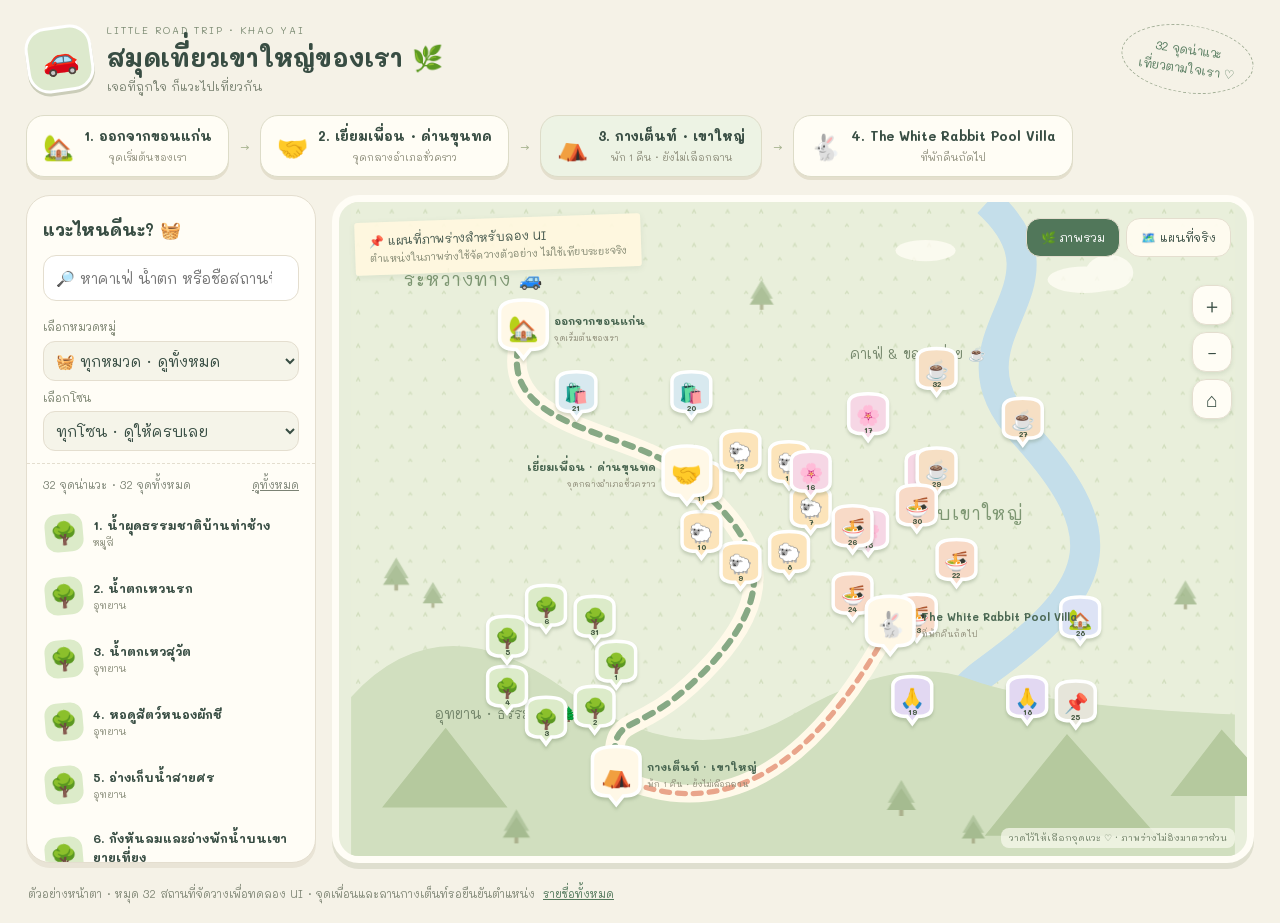
==== commit 4945d9d2: "Update travel guides with detailed descriptions and recommendations for various attractions in Khao " ====
--- a/page-template.html
+++ b/page-template.html
@@ -20,7 +20,7 @@
 <section class="mapboard" id="board" aria-label="แผนที่เที่ยว"><div class="maptoolbar"><div class="tape" id="mapnotice">📌 แผนที่ภาพร่างสำหรับลอง UI<small>ตำแหน่งและเส้นทางในภาพนี้ใช้จัดวางตัวอย่าง ไม่ใช้เทียบระยะจริง</small></div><div class="views"><button id="sketchTab" aria-pressed="true">🌿 ภาพรวม</button><button id="realTab" aria-pressed="false">🗺️ แผนที่จริง</button></div></div><svg id="art" class="mapart" viewBox="0 0 1000 740" aria-label="ภาพร่างแสดงจุดหมายและสถานที่ 32 แห่ง"><defs><pattern id="grass" width="38" height="38" patternUnits="userSpaceOnUse"><path d="m6 13 2-4 2 4m17 15 2-3 2 3" fill="none" stroke="#bccda2" stroke-width="1.5" opacity=".5"/></pattern><symbol id="tree" viewBox="0 0 30 40"><path d="M15 37V20" stroke="#9b9d77" stroke-width="4"/><path d="m15 2 13 22H2Z" fill="#a5bc91"/><path d="m15 10 14 21H1Z" fill="#93ac7c"/></symbol></defs><rect width="1000" height="740" fill="#e9efdb"/><rect width="1000" height="740" fill="url(#grass)"/><path d="M720 0C830 100 660 150 760 260S860 430 720 530 850 680 1000 640" stroke="#c4deea" stroke-width="34" fill="none"/><path d="M0 560Q100 450 240 550T500 580 700 540 1000 580V740H0Z" fill="#d1dfbf"/><path d="m35 685 72-90 70 90m540 32 93-115 102 115m15-45 58-75 68 75" fill="#b5c99e"/><g opacity=".7"><use href="#tree" x="35" y="400" width="32" height="43"/><use href="#tree" x="80" y="425" width="25" height="40"/><use href="#tree" x="170" y="685" width="34" height="44"/><use href="#tree" x="605" y="650" width="35" height="50"/><use href="#tree" x="690" y="690" width="28" height="40"/><use href="#tree" x="930" y="425" width="28" height="40"/><use href="#tree" x="450" y="85" width="29" height="41"/></g><g fill="#fffdf4" opacity=".8"><ellipse cx="830" cy="88" rx="42" ry="15"/><ellipse cx="858" cy="80" rx="27" ry="20"/><ellipse cx="650" cy="55" rx="34" ry="12"/></g><path d="M195 145C150 260 320 255 380 310S500 420 410 520 290 565 300 650" fill="none" stroke="#fff9e9" stroke-width="22" stroke-linecap="round"/><path d="M195 145C150 260 320 255 380 310S500 420 410 520 290 565 300 650" fill="none" stroke="#87a985" stroke-width="7" stroke-dasharray="10 10" stroke-linecap="round"/><path d="M300 650Q475 730 610 480" fill="none" stroke="#fff9e9" stroke-width="20"/><path d="M300 650Q475 730 610 480" fill="none" stroke="#e9a58b" stroke-width="6" stroke-dasharray="9 9" stroke-linecap="round"/><text x="60" y="95" class="biglabel">ระหว่างทาง 🚙</text><text x="635" y="360" class="biglabel">รอบเขาใหญ่</text><text x="95" y="585" class="maplabel">อุทยาน · ธรรมชาติ 🌲</text><text x="565" y="178" class="maplabel">คาเฟ่ &amp; ของอร่อย ☕</text><g id="pins"></g><g id="mainpins"></g></svg>
 <div class="controls"><button id="zoomIn" aria-label="ซูมเข้า">＋</button><button id="zoomOut" aria-label="ซูมออก">−</button><button id="fit" aria-label="ดูภาพรวม">⌂</button></div><div id="realmap" class="realmap" hidden></div><section id="selected" class="selected" hidden aria-live="polite"></section><div class="mapfoot">วาดไว้ให้เลือกจุดแวะ ♡ · ภาพร่างไม่อิงมาตราส่วน</div></section></main>
 <footer class="help">ตัวอย่างหน้าตา · หมุด 32 สถานที่จัดวางเพื่อทดลอง UI · จุดเพื่อนและลานกางเต็นท์รอยืนยันตำแหน่ง<a href="README.md">รายชื่อทั้งหมด</a></footer>
-<dialog id="dialog"><div class="dialoghead"><span>บันทึกของจุดนี้ 📖</span><button id="close">ปิด ✕</button></div><div class="detail" id="detail"></div></dialog>
+<dialog id="dialog" aria-labelledby="detailTitle"><div class="dialoghead"><span>รายละเอียดจุดนี้ 📍</span><button id="close" aria-label="ปิดรายละเอียด">ปิด ✕</button></div><div class="detail" id="detail"></div></dialog>
 <script src="assets/vendor/leaflet/leaflet.js" defer></script>
 <script src="places-data.js" defer></script>
 <script src="app.js" defer></script></body></html>
--- a/styles.css
+++ b/styles.css
@@ -236,6 +236,37 @@
 .osm-canvas .leaflet-control-attribution{font-size:9px;background:#fffaf0df}
 .map-load-error{padding:140px 22px;font-size:14px;text-align:center}
 .pending-coords{background:#fff2df;border-radius:10px;padding:8px 10px}
+
+/* รายละเอียดสำหรับนักท่องเที่ยว */
+.dialoghead{z-index:2;font-weight:600}
+.guide-category{font-size:11px;color:#79836c;margin-top:14px}
+.detail .guide-title{line-height:1.5;margin:8px 0 16px}
+.detail .guide-intro{font-size:15px;line-height:1.95;margin:0 0 20px;color:#405542}
+.guide-section{margin:20px 0}
+.detail .guide-section h3{margin:0 0 9px;font-size:16px}
+.detail .guide-section p,.detail .guide-section li{font-size:14px;line-height:1.85;color:#52634e}
+.guide-section p{margin:0}
+.guide-section ul{margin:0;padding-left:20px}
+.guide-section li+li{margin-top:7px}
+.guide-comparison{display:grid;grid-template-columns:1fr 1fr;gap:12px}
+.guide-comparison .guide-section{margin:0;border:1px solid #dde6d0;border-radius:17px;background:#eff4e5;padding:16px}
+.guide-comparison .guide-cons{border-color:#eadfce;background:#fbf1e4}
+.guide-cautions{border-left:3px solid #d6b572;padding:4px 0 4px 14px}
+.detail .guide-notice{padding:12px 14px;background:#fff0d7;border:1px solid #eed9b0;border-radius:13px;color:#876436;font-size:13px;line-height:1.7;margin:0 0 16px}
+.guide-info{display:grid;grid-template-columns:110px minmax(0,1fr);gap:10px;margin:20px 0;padding:15px 0;border-top:1px dashed var(--line);border-bottom:1px dashed var(--line);font-size:12px;line-height:1.8}
+.guide-info dt{color:#7d866f}
+.guide-info dd{margin:0;color:#4e614c}
+.guide-references{margin-top:24px;padding-top:16px;border-top:1px dashed var(--line)}
+.guide-references summary{cursor:pointer;font-size:12px;color:#788368;padding:8px 0;min-height:38px}
+.guide-references p,.guide-references li{font-size:11px!important;line-height:1.85}
+.guide-references a{overflow-wrap:anywhere}
+@media(max-width:620px){
+  .guide-comparison{grid-template-columns:1fr;gap:10px}
+  .guide-comparison .guide-section{padding:14px 15px}
+  .detail .guide-intro{font-size:15px}
+  .detail .guide-section h3{font-size:16px}
+  .guide-info{grid-template-columns:90px minmax(0,1fr)}
+}
 @media(max-width:620px){
   .realmap{top:135px}
   .osm-tools{top:10px;left:10px;right:55px;gap:5px}
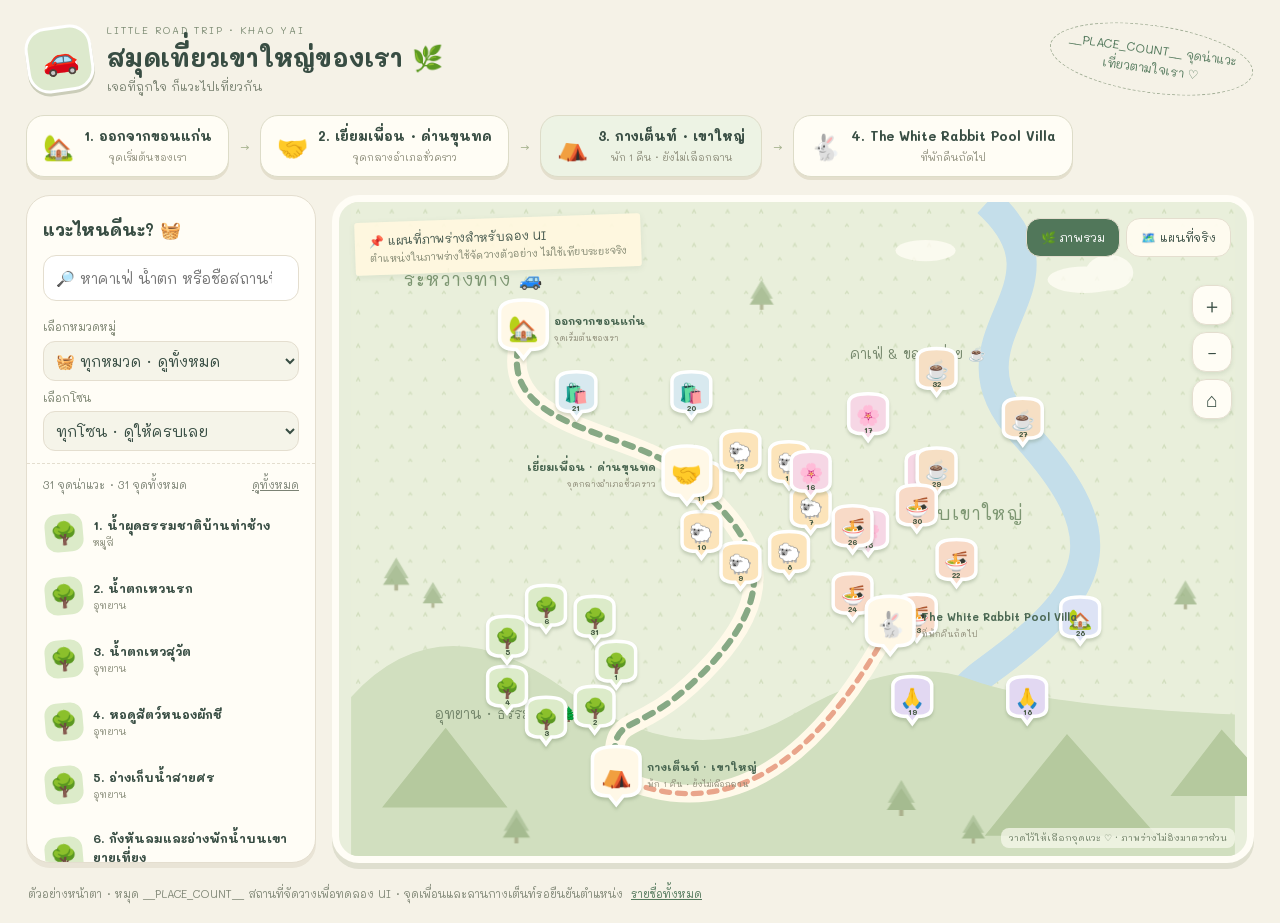
==== commit 1abec651: "Update location data and references for various attractions in Khao Yai - Added GPS coordinates and " ====
--- a/page-template.html
+++ b/page-template.html
@@ -14,12 +14,12 @@
 <link rel="stylesheet" href="https://fonts.googleapis.com/css2?family=Mali:wght@400;500;600;700&display=swap">
 <link rel="stylesheet" href="assets/vendor/leaflet/leaflet.css">
 <link rel="stylesheet" href="styles.css"></head><body>
-<header><div class="brand"><div class="logo" aria-hidden="true">🚗</div><div><div class="kicker">LITTLE ROAD TRIP · KHAO YAI</div><h1>สมุดเที่ยวเขาใหญ่ของเรา 🌿</h1><p>เจอที่ถูกใจ ก็แวะไปเที่ยวกัน</p></div></div><div class="stamp">32 จุดน่าแวะ<br>เที่ยวตามใจเรา ♡</div></header>
+<header><div class="brand"><div class="logo" aria-hidden="true">🚗</div><div><div class="kicker">LITTLE ROAD TRIP · KHAO YAI</div><h1>สมุดเที่ยวเขาใหญ่ของเรา 🌿</h1><p>เจอที่ถูกใจ ก็แวะไปเที่ยวกัน</p></div></div><div class="stamp">__PLACE_COUNT__ จุดน่าแวะ<br>เที่ยวตามใจเรา ♡</div></header>
 <nav class="trip" id="trip" aria-label="จุดหมายหลัก"></nav>
 <main class="workspace"><aside class="sidebar"><div class="sidebarhead"><h2>แวะไหนดีนะ? 🧺</h2><input id="search" class="search" type="search" placeholder="🔎 หาคาเฟ่ น้ำตก หรือชื่อสถานที่" aria-label="ค้นหาสถานที่"><div class="filtergrid"><div class="filterfield"><label class="filterlabel" for="category">เลือกหมวดหมู่</label><select id="category" aria-label="กรองหมวดหมู่"><option value="">🧺 ทุกหมวด · ดูทั้งหมด</option></select></div><div class="filterfield"><label class="filterlabel" for="zone">เลือกโซน</label><select id="zone" aria-label="กรองโซน"><option value="">ทุกโซน · ดูให้ครบเลย</option></select></div></div></div><div class="result"><span id="count" aria-live="polite"></span><button id="reset">ดูทั้งหมด</button></div><div class="list" id="list"></div></aside>
-<section class="mapboard" id="board" aria-label="แผนที่เที่ยว"><div class="maptoolbar"><div class="tape" id="mapnotice">📌 แผนที่ภาพร่างสำหรับลอง UI<small>ตำแหน่งและเส้นทางในภาพนี้ใช้จัดวางตัวอย่าง ไม่ใช้เทียบระยะจริง</small></div><div class="views"><button id="sketchTab" aria-pressed="true">🌿 ภาพรวม</button><button id="realTab" aria-pressed="false">🗺️ แผนที่จริง</button></div></div><svg id="art" class="mapart" viewBox="0 0 1000 740" aria-label="ภาพร่างแสดงจุดหมายและสถานที่ 32 แห่ง"><defs><pattern id="grass" width="38" height="38" patternUnits="userSpaceOnUse"><path d="m6 13 2-4 2 4m17 15 2-3 2 3" fill="none" stroke="#bccda2" stroke-width="1.5" opacity=".5"/></pattern><symbol id="tree" viewBox="0 0 30 40"><path d="M15 37V20" stroke="#9b9d77" stroke-width="4"/><path d="m15 2 13 22H2Z" fill="#a5bc91"/><path d="m15 10 14 21H1Z" fill="#93ac7c"/></symbol></defs><rect width="1000" height="740" fill="#e9efdb"/><rect width="1000" height="740" fill="url(#grass)"/><path d="M720 0C830 100 660 150 760 260S860 430 720 530 850 680 1000 640" stroke="#c4deea" stroke-width="34" fill="none"/><path d="M0 560Q100 450 240 550T500 580 700 540 1000 580V740H0Z" fill="#d1dfbf"/><path d="m35 685 72-90 70 90m540 32 93-115 102 115m15-45 58-75 68 75" fill="#b5c99e"/><g opacity=".7"><use href="#tree" x="35" y="400" width="32" height="43"/><use href="#tree" x="80" y="425" width="25" height="40"/><use href="#tree" x="170" y="685" width="34" height="44"/><use href="#tree" x="605" y="650" width="35" height="50"/><use href="#tree" x="690" y="690" width="28" height="40"/><use href="#tree" x="930" y="425" width="28" height="40"/><use href="#tree" x="450" y="85" width="29" height="41"/></g><g fill="#fffdf4" opacity=".8"><ellipse cx="830" cy="88" rx="42" ry="15"/><ellipse cx="858" cy="80" rx="27" ry="20"/><ellipse cx="650" cy="55" rx="34" ry="12"/></g><path d="M195 145C150 260 320 255 380 310S500 420 410 520 290 565 300 650" fill="none" stroke="#fff9e9" stroke-width="22" stroke-linecap="round"/><path d="M195 145C150 260 320 255 380 310S500 420 410 520 290 565 300 650" fill="none" stroke="#87a985" stroke-width="7" stroke-dasharray="10 10" stroke-linecap="round"/><path d="M300 650Q475 730 610 480" fill="none" stroke="#fff9e9" stroke-width="20"/><path d="M300 650Q475 730 610 480" fill="none" stroke="#e9a58b" stroke-width="6" stroke-dasharray="9 9" stroke-linecap="round"/><text x="60" y="95" class="biglabel">ระหว่างทาง 🚙</text><text x="635" y="360" class="biglabel">รอบเขาใหญ่</text><text x="95" y="585" class="maplabel">อุทยาน · ธรรมชาติ 🌲</text><text x="565" y="178" class="maplabel">คาเฟ่ &amp; ของอร่อย ☕</text><g id="pins"></g><g id="mainpins"></g></svg>
+<section class="mapboard" id="board" aria-label="แผนที่เที่ยว"><div class="maptoolbar"><div class="tape" id="mapnotice">📌 แผนที่ภาพร่างสำหรับลอง UI<small>ตำแหน่งและเส้นทางในภาพนี้ใช้จัดวางตัวอย่าง ไม่ใช้เทียบระยะจริง</small></div><div class="views"><button id="sketchTab" aria-pressed="true">🌿 ภาพรวม</button><button id="realTab" aria-pressed="false">🗺️ แผนที่จริง</button></div></div><svg id="art" class="mapart" viewBox="0 0 1000 740" aria-label="ภาพร่างแสดงจุดหมายและสถานที่ __PLACE_COUNT__ แห่ง"><defs><pattern id="grass" width="38" height="38" patternUnits="userSpaceOnUse"><path d="m6 13 2-4 2 4m17 15 2-3 2 3" fill="none" stroke="#bccda2" stroke-width="1.5" opacity=".5"/></pattern><symbol id="tree" viewBox="0 0 30 40"><path d="M15 37V20" stroke="#9b9d77" stroke-width="4"/><path d="m15 2 13 22H2Z" fill="#a5bc91"/><path d="m15 10 14 21H1Z" fill="#93ac7c"/></symbol></defs><rect width="1000" height="740" fill="#e9efdb"/><rect width="1000" height="740" fill="url(#grass)"/><path d="M720 0C830 100 660 150 760 260S860 430 720 530 850 680 1000 640" stroke="#c4deea" stroke-width="34" fill="none"/><path d="M0 560Q100 450 240 550T500 580 700 540 1000 580V740H0Z" fill="#d1dfbf"/><path d="m35 685 72-90 70 90m540 32 93-115 102 115m15-45 58-75 68 75" fill="#b5c99e"/><g opacity=".7"><use href="#tree" x="35" y="400" width="32" height="43"/><use href="#tree" x="80" y="425" width="25" height="40"/><use href="#tree" x="170" y="685" width="34" height="44"/><use href="#tree" x="605" y="650" width="35" height="50"/><use href="#tree" x="690" y="690" width="28" height="40"/><use href="#tree" x="930" y="425" width="28" height="40"/><use href="#tree" x="450" y="85" width="29" height="41"/></g><g fill="#fffdf4" opacity=".8"><ellipse cx="830" cy="88" rx="42" ry="15"/><ellipse cx="858" cy="80" rx="27" ry="20"/><ellipse cx="650" cy="55" rx="34" ry="12"/></g><path d="M195 145C150 260 320 255 380 310S500 420 410 520 290 565 300 650" fill="none" stroke="#fff9e9" stroke-width="22" stroke-linecap="round"/><path d="M195 145C150 260 320 255 380 310S500 420 410 520 290 565 300 650" fill="none" stroke="#87a985" stroke-width="7" stroke-dasharray="10 10" stroke-linecap="round"/><path d="M300 650Q475 730 610 480" fill="none" stroke="#fff9e9" stroke-width="20"/><path d="M300 650Q475 730 610 480" fill="none" stroke="#e9a58b" stroke-width="6" stroke-dasharray="9 9" stroke-linecap="round"/><text x="60" y="95" class="biglabel">ระหว่างทาง 🚙</text><text x="635" y="360" class="biglabel">รอบเขาใหญ่</text><text x="95" y="585" class="maplabel">อุทยาน · ธรรมชาติ 🌲</text><text x="565" y="178" class="maplabel">คาเฟ่ &amp; ของอร่อย ☕</text><g id="pins"></g><g id="mainpins"></g></svg>
 <div class="controls"><button id="zoomIn" aria-label="ซูมเข้า">＋</button><button id="zoomOut" aria-label="ซูมออก">−</button><button id="fit" aria-label="ดูภาพรวม">⌂</button></div><div id="realmap" class="realmap" hidden></div><section id="selected" class="selected" hidden aria-live="polite"></section><div class="mapfoot">วาดไว้ให้เลือกจุดแวะ ♡ · ภาพร่างไม่อิงมาตราส่วน</div></section></main>
-<footer class="help">ตัวอย่างหน้าตา · หมุด 32 สถานที่จัดวางเพื่อทดลอง UI · จุดเพื่อนและลานกางเต็นท์รอยืนยันตำแหน่ง<a href="README.md">รายชื่อทั้งหมด</a></footer>
+<footer class="help">ตัวอย่างหน้าตา · หมุด __PLACE_COUNT__ สถานที่จัดวางเพื่อทดลอง UI · จุดเพื่อนและลานกางเต็นท์รอยืนยันตำแหน่ง<a href="README.md">รายชื่อทั้งหมด</a></footer>
 <dialog id="dialog" aria-labelledby="detailTitle"><div class="dialoghead"><span>รายละเอียดจุดนี้ 📍</span><button id="close" aria-label="ปิดรายละเอียด">ปิด ✕</button></div><div class="detail" id="detail"></div></dialog>
 <script src="assets/vendor/leaflet/leaflet.js" defer></script>
 <script src="places-data.js" defer></script>
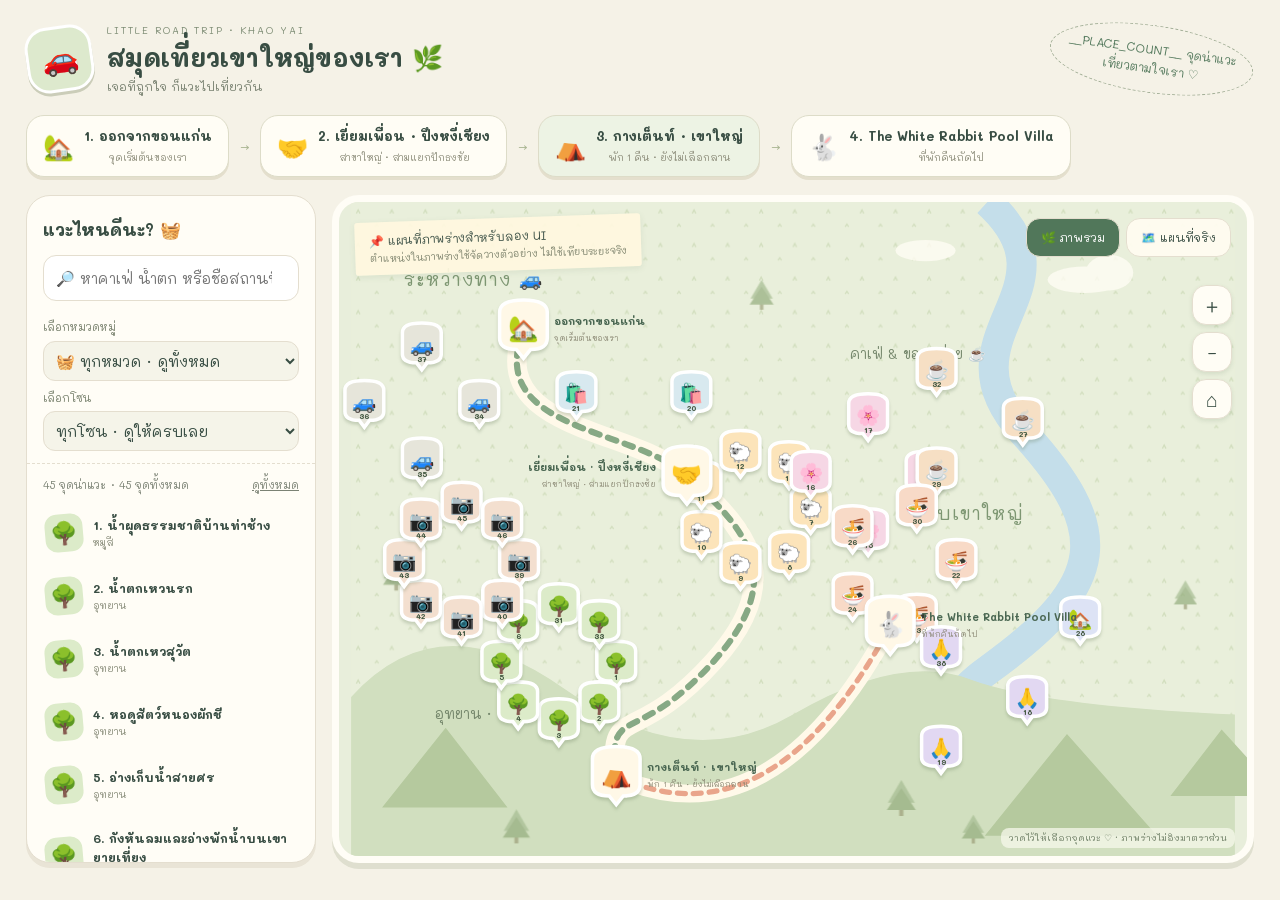
==== commit 2bb2c07b: "Refactor and update location entries for cafes and attractions in Korat region - Removed outdated st" ====
--- a/page-template.html
+++ b/page-template.html
@@ -19,7 +19,6 @@
 <main class="workspace"><aside class="sidebar"><div class="sidebarhead"><h2>แวะไหนดีนะ? 🧺</h2><input id="search" class="search" type="search" placeholder="🔎 หาคาเฟ่ น้ำตก หรือชื่อสถานที่" aria-label="ค้นหาสถานที่"><div class="filtergrid"><div class="filterfield"><label class="filterlabel" for="category">เลือกหมวดหมู่</label><select id="category" aria-label="กรองหมวดหมู่"><option value="">🧺 ทุกหมวด · ดูทั้งหมด</option></select></div><div class="filterfield"><label class="filterlabel" for="zone">เลือกโซน</label><select id="zone" aria-label="กรองโซน"><option value="">ทุกโซน · ดูให้ครบเลย</option></select></div></div></div><div class="result"><span id="count" aria-live="polite"></span><button id="reset">ดูทั้งหมด</button></div><div class="list" id="list"></div></aside>
 <section class="mapboard" id="board" aria-label="แผนที่เที่ยว"><div class="maptoolbar"><div class="tape" id="mapnotice">📌 แผนที่ภาพร่างสำหรับลอง UI<small>ตำแหน่งและเส้นทางในภาพนี้ใช้จัดวางตัวอย่าง ไม่ใช้เทียบระยะจริง</small></div><div class="views"><button id="sketchTab" aria-pressed="true">🌿 ภาพรวม</button><button id="realTab" aria-pressed="false">🗺️ แผนที่จริง</button></div></div><svg id="art" class="mapart" viewBox="0 0 1000 740" aria-label="ภาพร่างแสดงจุดหมายและสถานที่ __PLACE_COUNT__ แห่ง"><defs><pattern id="grass" width="38" height="38" patternUnits="userSpaceOnUse"><path d="m6 13 2-4 2 4m17 15 2-3 2 3" fill="none" stroke="#bccda2" stroke-width="1.5" opacity=".5"/></pattern><symbol id="tree" viewBox="0 0 30 40"><path d="M15 37V20" stroke="#9b9d77" stroke-width="4"/><path d="m15 2 13 22H2Z" fill="#a5bc91"/><path d="m15 10 14 21H1Z" fill="#93ac7c"/></symbol></defs><rect width="1000" height="740" fill="#e9efdb"/><rect width="1000" height="740" fill="url(#grass)"/><path d="M720 0C830 100 660 150 760 260S860 430 720 530 850 680 1000 640" stroke="#c4deea" stroke-width="34" fill="none"/><path d="M0 560Q100 450 240 550T500 580 700 540 1000 580V740H0Z" fill="#d1dfbf"/><path d="m35 685 72-90 70 90m540 32 93-115 102 115m15-45 58-75 68 75" fill="#b5c99e"/><g opacity=".7"><use href="#tree" x="35" y="400" width="32" height="43"/><use href="#tree" x="80" y="425" width="25" height="40"/><use href="#tree" x="170" y="685" width="34" height="44"/><use href="#tree" x="605" y="650" width="35" height="50"/><use href="#tree" x="690" y="690" width="28" height="40"/><use href="#tree" x="930" y="425" width="28" height="40"/><use href="#tree" x="450" y="85" width="29" height="41"/></g><g fill="#fffdf4" opacity=".8"><ellipse cx="830" cy="88" rx="42" ry="15"/><ellipse cx="858" cy="80" rx="27" ry="20"/><ellipse cx="650" cy="55" rx="34" ry="12"/></g><path d="M195 145C150 260 320 255 380 310S500 420 410 520 290 565 300 650" fill="none" stroke="#fff9e9" stroke-width="22" stroke-linecap="round"/><path d="M195 145C150 260 320 255 380 310S500 420 410 520 290 565 300 650" fill="none" stroke="#87a985" stroke-width="7" stroke-dasharray="10 10" stroke-linecap="round"/><path d="M300 650Q475 730 610 480" fill="none" stroke="#fff9e9" stroke-width="20"/><path d="M300 650Q475 730 610 480" fill="none" stroke="#e9a58b" stroke-width="6" stroke-dasharray="9 9" stroke-linecap="round"/><text x="60" y="95" class="biglabel">ระหว่างทาง 🚙</text><text x="635" y="360" class="biglabel">รอบเขาใหญ่</text><text x="95" y="585" class="maplabel">อุทยาน · ธรรมชาติ 🌲</text><text x="565" y="178" class="maplabel">คาเฟ่ &amp; ของอร่อย ☕</text><g id="pins"></g><g id="mainpins"></g></svg>
 <div class="controls"><button id="zoomIn" aria-label="ซูมเข้า">＋</button><button id="zoomOut" aria-label="ซูมออก">−</button><button id="fit" aria-label="ดูภาพรวม">⌂</button></div><div id="realmap" class="realmap" hidden></div><section id="selected" class="selected" hidden aria-live="polite"></section><div class="mapfoot">วาดไว้ให้เลือกจุดแวะ ♡ · ภาพร่างไม่อิงมาตราส่วน</div></section></main>
-<footer class="help">ตัวอย่างหน้าตา · หมุด __PLACE_COUNT__ สถานที่จัดวางเพื่อทดลอง UI · จุดเพื่อนและลานกางเต็นท์รอยืนยันตำแหน่ง<a href="README.md">รายชื่อทั้งหมด</a></footer>
 <dialog id="dialog" aria-labelledby="detailTitle"><div class="dialoghead"><span>รายละเอียดจุดนี้ 📍</span><button id="close" aria-label="ปิดรายละเอียด">ปิด ✕</button></div><div class="detail" id="detail"></div></dialog>
 <script src="assets/vendor/leaflet/leaflet.js" defer></script>
 <script src="places-data.js" defer></script>
--- a/styles.css
+++ b/styles.css
@@ -75,8 +75,6 @@
 
 
 
-.help{max-width:1600px;margin:0 auto;padding:0 28px 20px;color:#7f8675;font-size:11px}
-.help a{margin-left:8px}
 dialog{padding:0;width:min(740px,calc(100% - 24px));max-height:85vh;border:1px solid var(--line);border-radius:23px;background:var(--cream);color:var(--ink)}
 dialog::backdrop{background:#2e483eb3}
 .dialoghead{position:sticky;top:0;background:var(--cream);padding:12px 20px;display:flex;justify-content:space-between;align-items:center;border-bottom:1px dashed var(--line)}
@@ -186,7 +184,6 @@
   .detail{padding:12px 18px 24px}
   .detail h2{font-size:21px}
   .detail p,.detail li{font-size:14px;line-height:1.8}
-  .help{padding:0 16px max(22px,env(safe-area-inset-bottom));font-size:10px;line-height:1.8}
 }
 @media(max-width:360px){
   .stop{padding:8px;gap:6px}
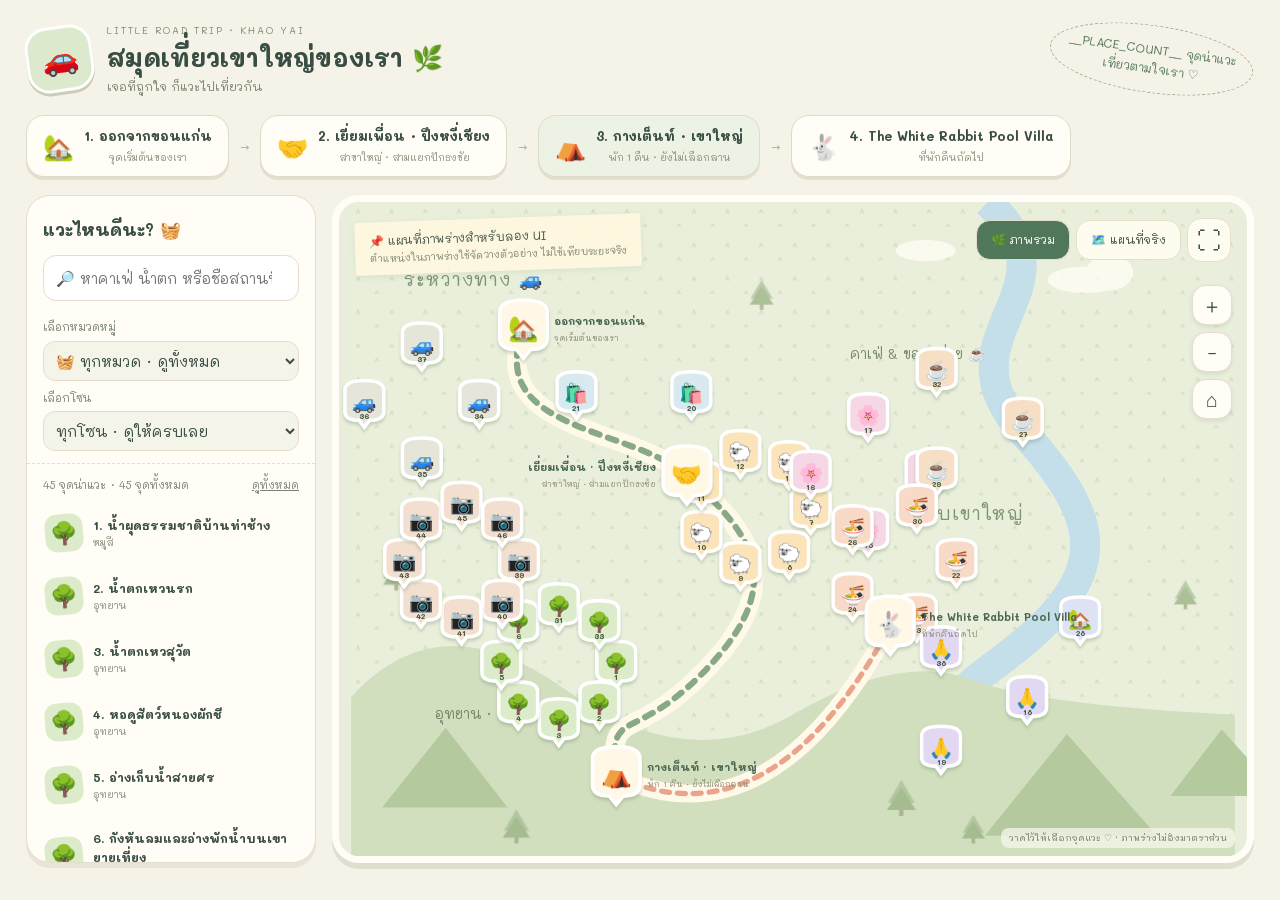
==== commit 96b1ebc2: "Enhance trip map planner with location features and fullscreen support - Added a button for current " ====
--- a/page-template.html
+++ b/page-template.html
@@ -17,7 +17,7 @@
 <header><div class="brand"><div class="logo" aria-hidden="true">🚗</div><div><div class="kicker">LITTLE ROAD TRIP · KHAO YAI</div><h1>สมุดเที่ยวเขาใหญ่ของเรา 🌿</h1><p>เจอที่ถูกใจ ก็แวะไปเที่ยวกัน</p></div></div><div class="stamp">__PLACE_COUNT__ จุดน่าแวะ<br>เที่ยวตามใจเรา ♡</div></header>
 <nav class="trip" id="trip" aria-label="จุดหมายหลัก"></nav>
 <main class="workspace"><aside class="sidebar"><div class="sidebarhead"><h2>แวะไหนดีนะ? 🧺</h2><input id="search" class="search" type="search" placeholder="🔎 หาคาเฟ่ น้ำตก หรือชื่อสถานที่" aria-label="ค้นหาสถานที่"><div class="filtergrid"><div class="filterfield"><label class="filterlabel" for="category">เลือกหมวดหมู่</label><select id="category" aria-label="กรองหมวดหมู่"><option value="">🧺 ทุกหมวด · ดูทั้งหมด</option></select></div><div class="filterfield"><label class="filterlabel" for="zone">เลือกโซน</label><select id="zone" aria-label="กรองโซน"><option value="">ทุกโซน · ดูให้ครบเลย</option></select></div></div></div><div class="result"><span id="count" aria-live="polite"></span><button id="reset">ดูทั้งหมด</button></div><div class="list" id="list"></div></aside>
-<section class="mapboard" id="board" aria-label="แผนที่เที่ยว"><div class="maptoolbar"><div class="tape" id="mapnotice">📌 แผนที่ภาพร่างสำหรับลอง UI<small>ตำแหน่งและเส้นทางในภาพนี้ใช้จัดวางตัวอย่าง ไม่ใช้เทียบระยะจริง</small></div><div class="views"><button id="sketchTab" aria-pressed="true">🌿 ภาพรวม</button><button id="realTab" aria-pressed="false">🗺️ แผนที่จริง</button></div></div><svg id="art" class="mapart" viewBox="0 0 1000 740" aria-label="ภาพร่างแสดงจุดหมายและสถานที่ __PLACE_COUNT__ แห่ง"><defs><pattern id="grass" width="38" height="38" patternUnits="userSpaceOnUse"><path d="m6 13 2-4 2 4m17 15 2-3 2 3" fill="none" stroke="#bccda2" stroke-width="1.5" opacity=".5"/></pattern><symbol id="tree" viewBox="0 0 30 40"><path d="M15 37V20" stroke="#9b9d77" stroke-width="4"/><path d="m15 2 13 22H2Z" fill="#a5bc91"/><path d="m15 10 14 21H1Z" fill="#93ac7c"/></symbol></defs><rect width="1000" height="740" fill="#e9efdb"/><rect width="1000" height="740" fill="url(#grass)"/><path d="M720 0C830 100 660 150 760 260S860 430 720 530 850 680 1000 640" stroke="#c4deea" stroke-width="34" fill="none"/><path d="M0 560Q100 450 240 550T500 580 700 540 1000 580V740H0Z" fill="#d1dfbf"/><path d="m35 685 72-90 70 90m540 32 93-115 102 115m15-45 58-75 68 75" fill="#b5c99e"/><g opacity=".7"><use href="#tree" x="35" y="400" width="32" height="43"/><use href="#tree" x="80" y="425" width="25" height="40"/><use href="#tree" x="170" y="685" width="34" height="44"/><use href="#tree" x="605" y="650" width="35" height="50"/><use href="#tree" x="690" y="690" width="28" height="40"/><use href="#tree" x="930" y="425" width="28" height="40"/><use href="#tree" x="450" y="85" width="29" height="41"/></g><g fill="#fffdf4" opacity=".8"><ellipse cx="830" cy="88" rx="42" ry="15"/><ellipse cx="858" cy="80" rx="27" ry="20"/><ellipse cx="650" cy="55" rx="34" ry="12"/></g><path d="M195 145C150 260 320 255 380 310S500 420 410 520 290 565 300 650" fill="none" stroke="#fff9e9" stroke-width="22" stroke-linecap="round"/><path d="M195 145C150 260 320 255 380 310S500 420 410 520 290 565 300 650" fill="none" stroke="#87a985" stroke-width="7" stroke-dasharray="10 10" stroke-linecap="round"/><path d="M300 650Q475 730 610 480" fill="none" stroke="#fff9e9" stroke-width="20"/><path d="M300 650Q475 730 610 480" fill="none" stroke="#e9a58b" stroke-width="6" stroke-dasharray="9 9" stroke-linecap="round"/><text x="60" y="95" class="biglabel">ระหว่างทาง 🚙</text><text x="635" y="360" class="biglabel">รอบเขาใหญ่</text><text x="95" y="585" class="maplabel">อุทยาน · ธรรมชาติ 🌲</text><text x="565" y="178" class="maplabel">คาเฟ่ &amp; ของอร่อย ☕</text><g id="pins"></g><g id="mainpins"></g></svg>
+<section class="mapboard" id="board" aria-label="แผนที่เที่ยว"><div class="maptoolbar"><div class="tape" id="mapnotice">📌 แผนที่ภาพร่างสำหรับลอง UI<small>ตำแหน่งและเส้นทางในภาพนี้ใช้จัดวางตัวอย่าง ไม่ใช้เทียบระยะจริง</small></div><div class="mapactions"><div class="views"><button id="sketchTab" aria-pressed="true">🌿 ภาพรวม</button><button id="realTab" aria-pressed="false">🗺️ แผนที่จริง</button></div><button id="fullscreen" class="fullscreen-button" type="button" aria-pressed="false" aria-controls="board" aria-label="เปิดแผนที่เต็มจอ" title="เปิดแผนที่เต็มจอ">⛶</button></div></div><svg id="art" class="mapart" viewBox="0 0 1000 740" aria-label="ภาพร่างแสดงจุดหมายและสถานที่ __PLACE_COUNT__ แห่ง"><defs><pattern id="grass" width="38" height="38" patternUnits="userSpaceOnUse"><path d="m6 13 2-4 2 4m17 15 2-3 2 3" fill="none" stroke="#bccda2" stroke-width="1.5" opacity=".5"/></pattern><symbol id="tree" viewBox="0 0 30 40"><path d="M15 37V20" stroke="#9b9d77" stroke-width="4"/><path d="m15 2 13 22H2Z" fill="#a5bc91"/><path d="m15 10 14 21H1Z" fill="#93ac7c"/></symbol></defs><rect width="1000" height="740" fill="#e9efdb"/><rect width="1000" height="740" fill="url(#grass)"/><path d="M720 0C830 100 660 150 760 260S860 430 720 530 850 680 1000 640" stroke="#c4deea" stroke-width="34" fill="none"/><path d="M0 560Q100 450 240 550T500 580 700 540 1000 580V740H0Z" fill="#d1dfbf"/><path d="m35 685 72-90 70 90m540 32 93-115 102 115m15-45 58-75 68 75" fill="#b5c99e"/><g opacity=".7"><use href="#tree" x="35" y="400" width="32" height="43"/><use href="#tree" x="80" y="425" width="25" height="40"/><use href="#tree" x="170" y="685" width="34" height="44"/><use href="#tree" x="605" y="650" width="35" height="50"/><use href="#tree" x="690" y="690" width="28" height="40"/><use href="#tree" x="930" y="425" width="28" height="40"/><use href="#tree" x="450" y="85" width="29" height="41"/></g><g fill="#fffdf4" opacity=".8"><ellipse cx="830" cy="88" rx="42" ry="15"/><ellipse cx="858" cy="80" rx="27" ry="20"/><ellipse cx="650" cy="55" rx="34" ry="12"/></g><path d="M195 145C150 260 320 255 380 310S500 420 410 520 290 565 300 650" fill="none" stroke="#fff9e9" stroke-width="22" stroke-linecap="round"/><path d="M195 145C150 260 320 255 380 310S500 420 410 520 290 565 300 650" fill="none" stroke="#87a985" stroke-width="7" stroke-dasharray="10 10" stroke-linecap="round"/><path d="M300 650Q475 730 610 480" fill="none" stroke="#fff9e9" stroke-width="20"/><path d="M300 650Q475 730 610 480" fill="none" stroke="#e9a58b" stroke-width="6" stroke-dasharray="9 9" stroke-linecap="round"/><text x="60" y="95" class="biglabel">ระหว่างทาง 🚙</text><text x="635" y="360" class="biglabel">รอบเขาใหญ่</text><text x="95" y="585" class="maplabel">อุทยาน · ธรรมชาติ 🌲</text><text x="565" y="178" class="maplabel">คาเฟ่ &amp; ของอร่อย ☕</text><g id="pins"></g><g id="mainpins"></g></svg>
 <div class="controls"><button id="zoomIn" aria-label="ซูมเข้า">＋</button><button id="zoomOut" aria-label="ซูมออก">−</button><button id="fit" aria-label="ดูภาพรวม">⌂</button></div><div id="realmap" class="realmap" hidden></div><section id="selected" class="selected" hidden aria-live="polite"></section><div class="mapfoot">วาดไว้ให้เลือกจุดแวะ ♡ · ภาพร่างไม่อิงมาตราส่วน</div></section></main>
 <dialog id="dialog" aria-labelledby="detailTitle"><div class="dialoghead"><span>รายละเอียดจุดนี้ 📍</span><button id="close" aria-label="ปิดรายละเอียด">ปิด ✕</button></div><div class="detail" id="detail"></div></dialog>
 <script src="assets/vendor/leaflet/leaflet.js" defer></script>
--- a/styles.css
+++ b/styles.css
@@ -40,6 +40,9 @@
 .mapboard{position:relative;border:7px solid #fffdf6;border-radius:27px;background:#e8eedb;overflow:hidden;box-shadow:0 6px 0 #dfdfcf}
 .maptoolbar{position:absolute;top:16px;left:16px;right:16px;display:flex;justify-content:space-between;align-items:flex-start;gap:10px;z-index:3;pointer-events:none}
 .maptoolbar>*{pointer-events:auto}
+.mapactions{display:flex;align-items:center;gap:6px}
+.fullscreen-button{flex-shrink:0;width:44px;height:44px;padding:0;font-size:24px;background:#fffdf3ed}
+.fullscreen-button[aria-pressed=true]{background:#51775a;color:white}
 .tape{background:#fff8dfed;padding:9px 14px;box-shadow:0 2px 6px #5c76521c;transform:rotate(-2deg);font-size:12px;max-width:340px;border-radius:3px}
 .tape small{display:block;font-size:10px;color:#7b806b}
 
@@ -223,8 +226,13 @@
 .osm-number{position:absolute;bottom:-3px;right:-6px;background:#fffdf5;border:1px solid #e4decf;border-radius:9px;min-width:18px;height:18px;text-align:center;font:700 10px/16px "Mali",sans-serif;color:#496949;z-index:1}
 .osm-sticker.is-selected{outline:3px solid #d89573;box-shadow:0 4px 16px #ad735858}
 .osm-tooltip{border:1px solid #e2decd;border-radius:10px;background:#fffaf0;color:#415b44;box-shadow:0 3px 12px #4b604222;font:12px/1.6 "Mali",Tahoma,sans-serif}
-.osm-tools{position:absolute;top:90px;left:16px;z-index:2;display:flex;gap:6px}
+.osm-tools{position:absolute;top:90px;left:16px;right:65px;z-index:2;display:flex;flex-wrap:wrap;gap:6px}
 .osm-tools button{font-size:11px;background:#fffdf3ed;border-radius:12px;box-shadow:0 2px 8px #34473114}
+.osm-tools .locate-button{color:#2363a0;border-color:#b5cee6}
+.osm-tools .locate-button:disabled{opacity:.7;cursor:wait}
+.user-location-pin{background:none;border:0}
+.user-location-dot{display:block;width:24px;height:24px;background:#287bcc;border:4px solid white;border-radius:50%;box-shadow:0 0 0 2px #287bcc55,0 2px 7px #20456d55;box-sizing:border-box}
+.location-status{display:block;margin-top:4px;color:#2363a0}
 .osm-status{position:absolute;bottom:25px;left:12px;max-width:calc(100% - 130px);z-index:2;background:#fffaf0ed;padding:7px 10px;border:1px solid #e3decb;border-radius:12px;font-size:10px;color:#65735b;pointer-events:none}
 .mapboard.real .mapfoot{display:none}
 .mapboard.real .leaflet-top{top:82px}
@@ -272,3 +280,12 @@
   .osm-status{bottom:27px;left:8px;font-size:9px;padding:5px 8px;max-width:calc(100% - 16px)}
   .osm-canvas .leaflet-control-zoom a{width:44px;height:44px;line-height:44px}
 }
+
+/* Native fullscreen and viewport fallback share the same map layout. */
+body.map-fullscreen-open{overflow:hidden}
+.mapboard.map-expanded{position:fixed;inset:0;z-index:1000;width:100%;height:100vh;height:100dvh;min-height:0;max-width:none;border:0;border-radius:0;box-shadow:none;padding:env(safe-area-inset-top) env(safe-area-inset-right) env(safe-area-inset-bottom) env(safe-area-inset-left)}
+.mapboard.map-expanded .selected{max-height:calc(100% - 180px);overflow:auto}
+@media(max-width:620px){
+  .mapactions .views{flex:1;min-width:0}
+  .mapboard.map-expanded .realmap{top:calc(135px + env(safe-area-inset-top));bottom:env(safe-area-inset-bottom)}
+}
